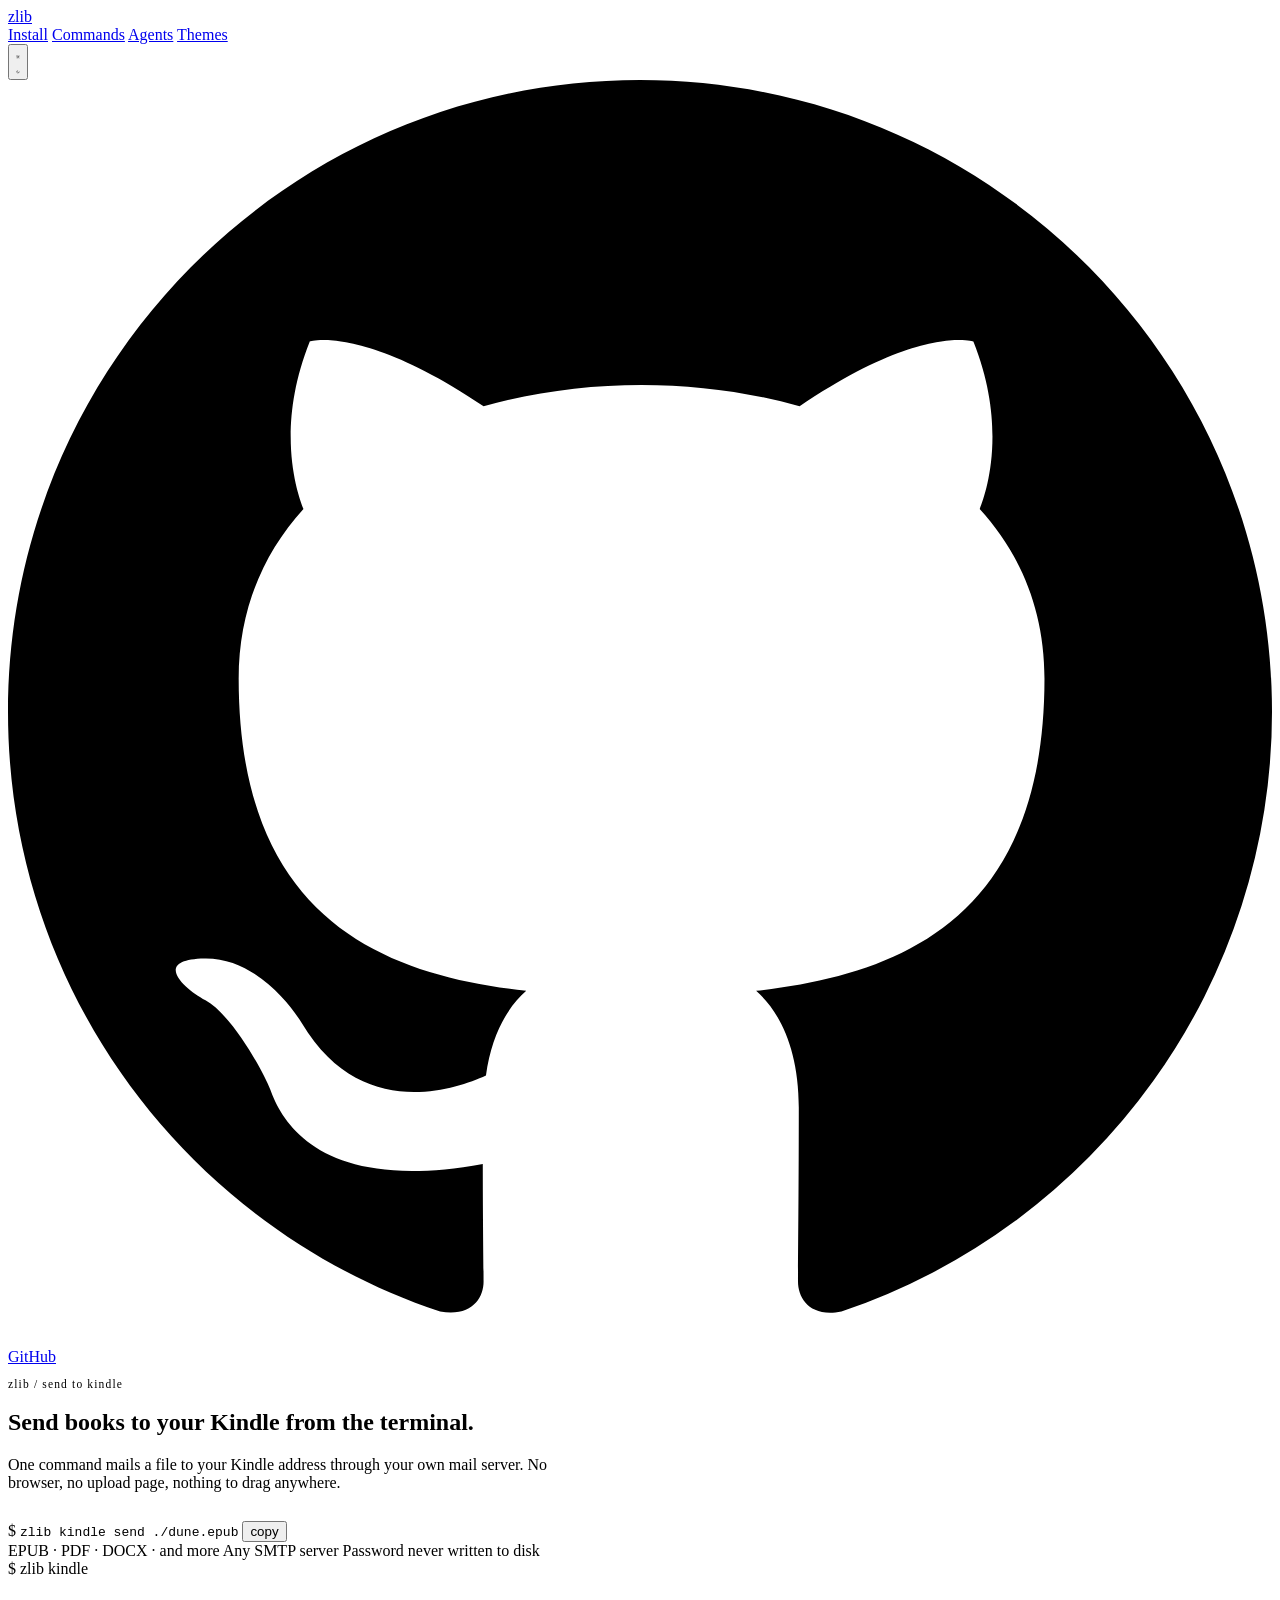
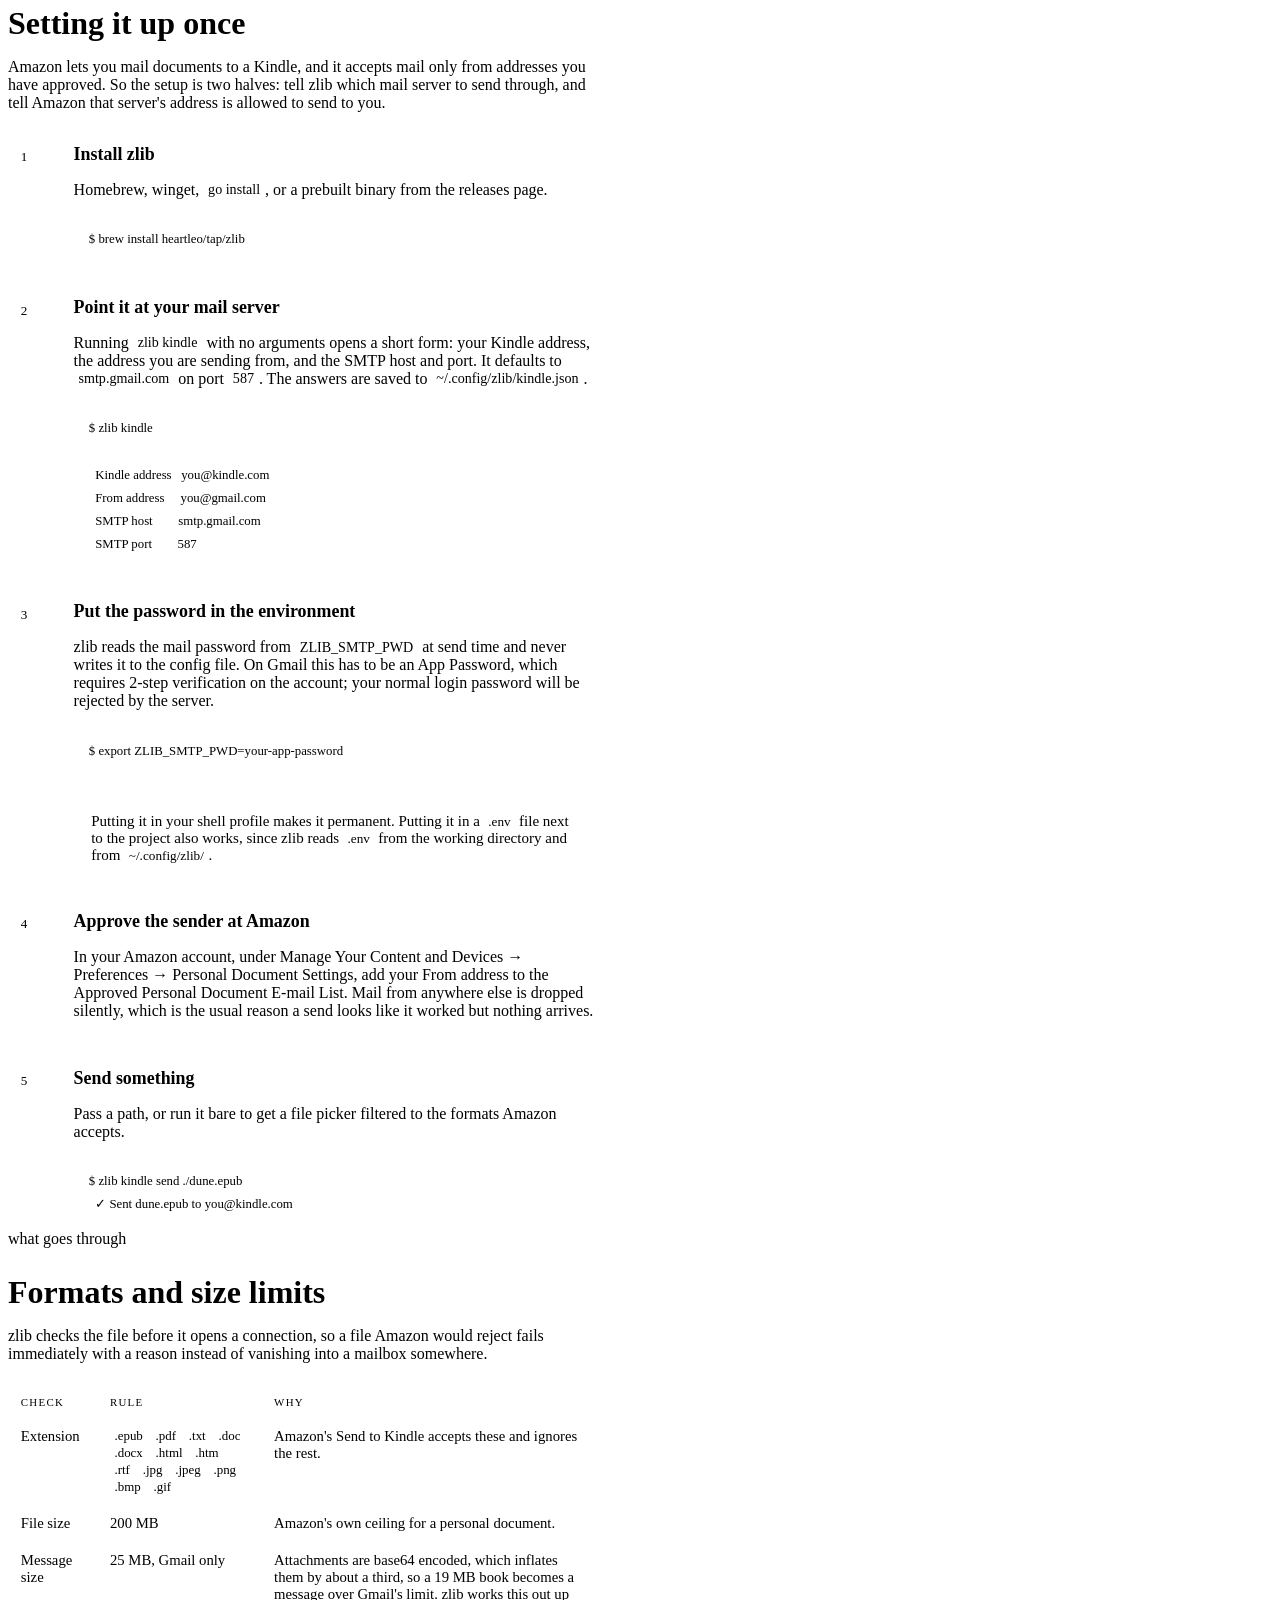
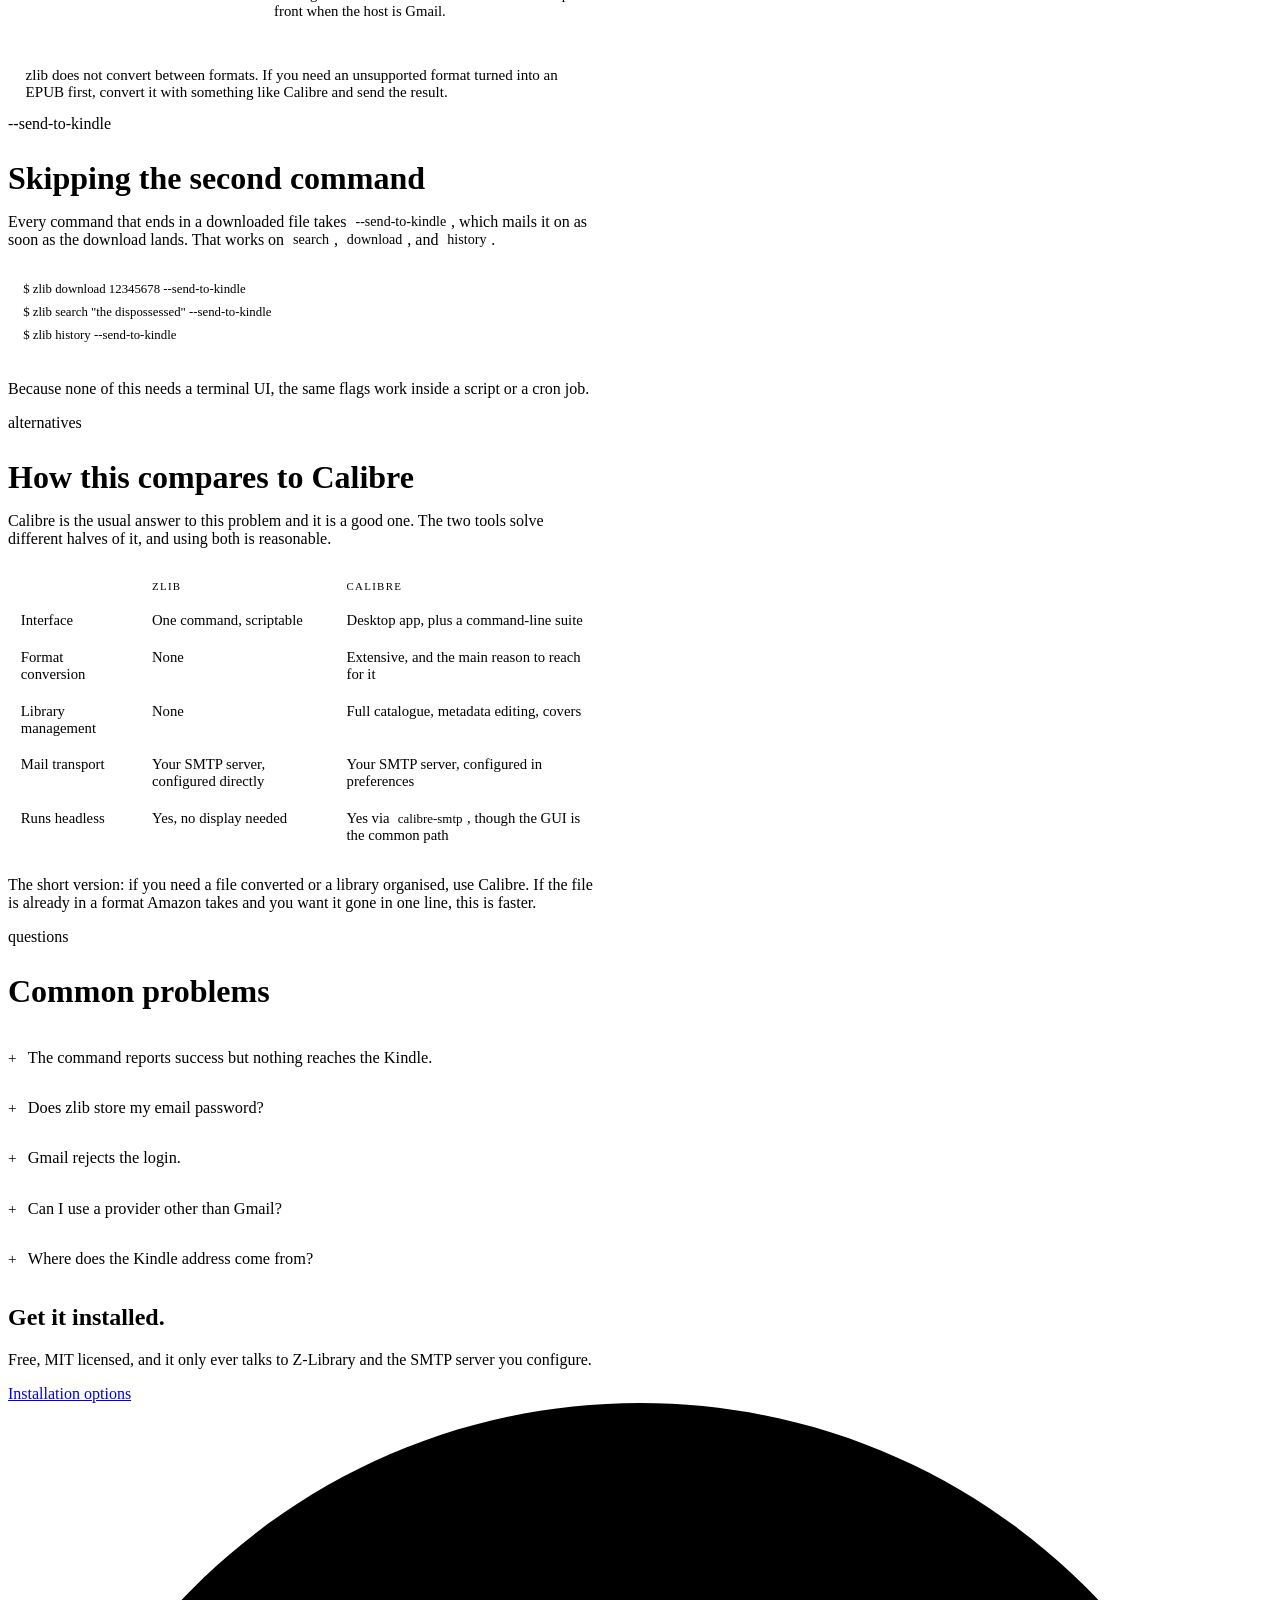
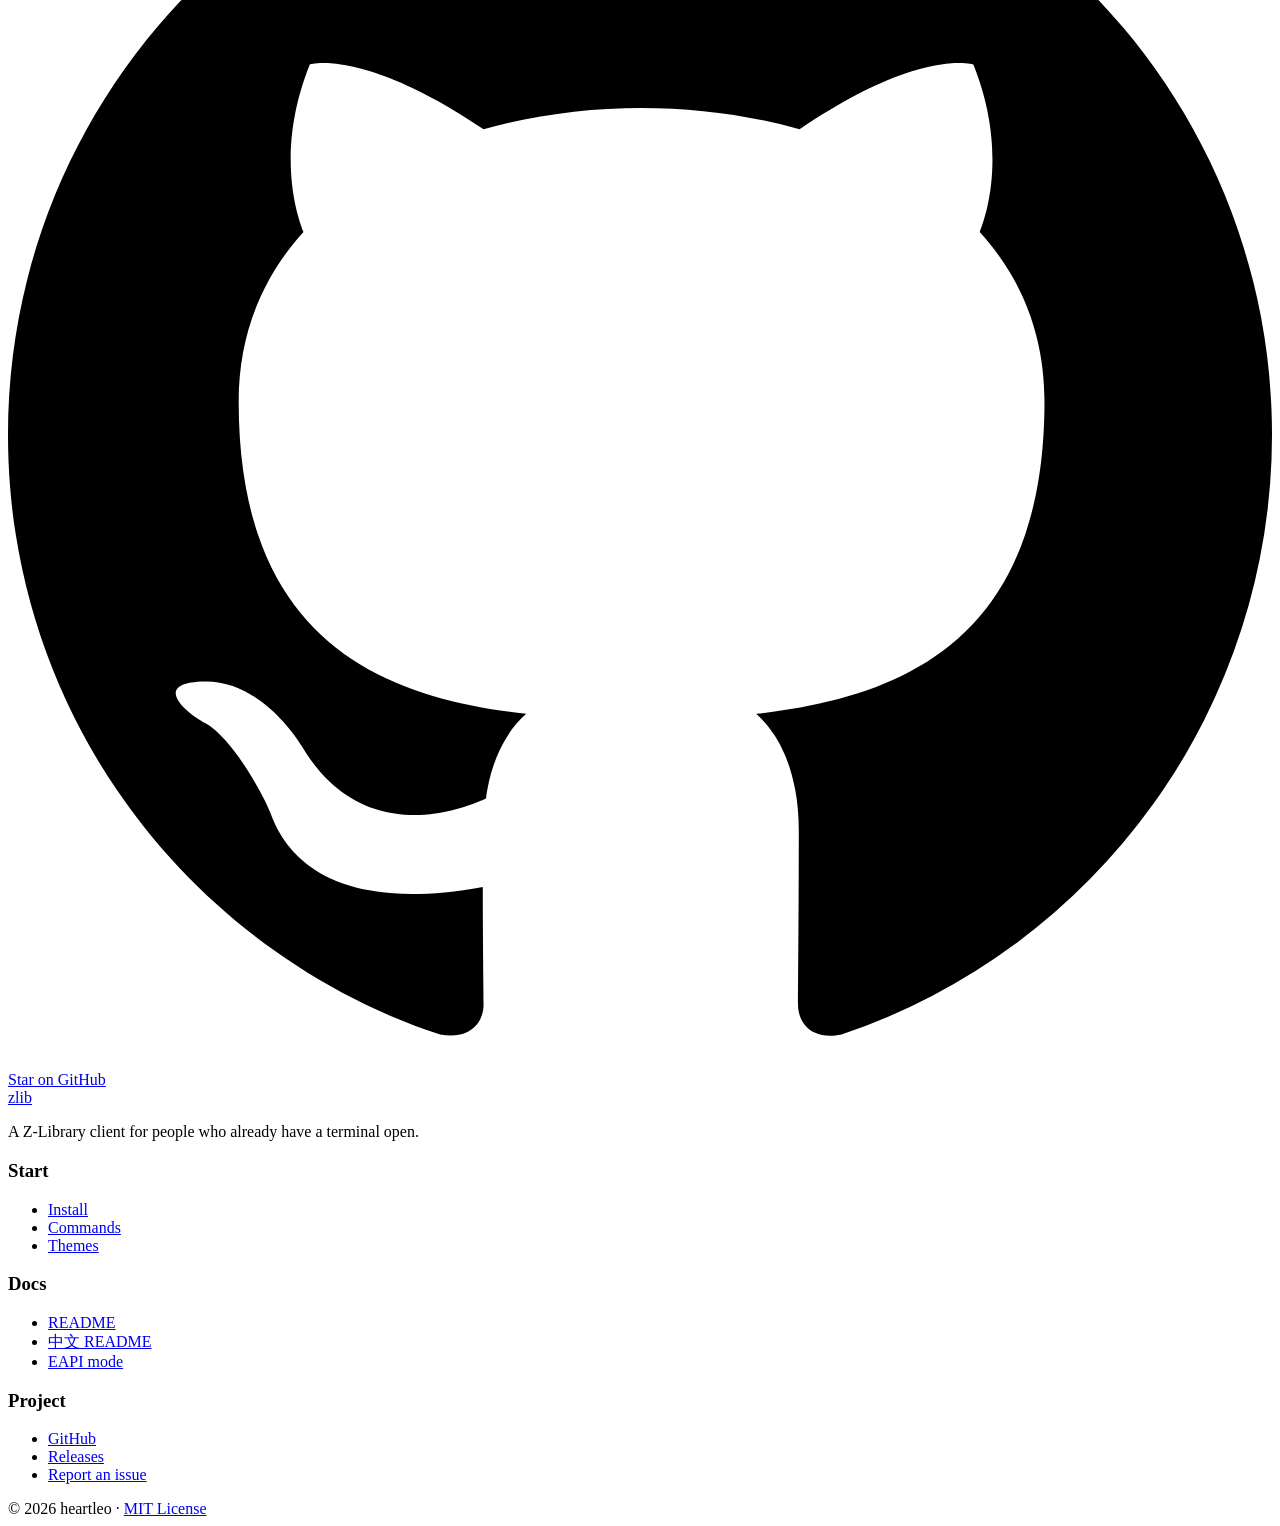
==== site/send-to-kindle/index.html @ 652c81fa "feat: add landing page and deployment" ====
<!doctype html>
<html lang="en" data-theme="mocha">
<head>
<meta charset="utf-8">
<meta name="viewport" content="width=device-width, initial-scale=1, viewport-fit=cover">
<title>Send Books to Kindle from the Terminal — zlib</title>
<meta name="description" content="Send EPUB, PDF, and DOCX files to a Kindle with one command. zlib mails them through your own SMTP server, so there is no upload step and no browser.">
<meta name="robots" content="index, follow, max-image-preview:large">
<link rel="canonical" href="https://zlib.heartleo.dev/send-to-kindle/">
<meta property="og:type" content="article">
<meta property="og:url" content="https://zlib.heartleo.dev/send-to-kindle/">
<meta property="og:title" content="Send Books to Kindle from the Terminal">
<meta property="og:description" content="Send EPUB, PDF, and DOCX files to a Kindle with one command, through your own SMTP server.">
<meta property="og:site_name" content="zlib">
<meta property="og:locale" content="en_US">
<meta property="og:image" content="https://zlib.heartleo.dev/og.png">
<meta property="og:image:width" content="1200">
<meta property="og:image:height" content="630">
<meta property="og:image:alt" content="zlib, a CLI for Z-Library, showing its interactive search picker in a terminal.">
<meta name="twitter:card" content="summary_large_image">
<meta name="twitter:image" content="https://zlib.heartleo.dev/og.png">
<meta name="theme-color" content="#eff1f5" media="(prefers-color-scheme: light)">
<meta name="theme-color" content="#1e1e2e" media="(prefers-color-scheme: dark)">
<link rel="icon" href="/favicon.svg" type="image/svg+xml">
<script type="application/ld+json">
{
  "@context": "https://schema.org",
  "@type": "TechArticle",
  "headline": "Send books to your Kindle from the terminal",
  "description": "How to mail EPUB, PDF, and DOCX files to a Kindle address with the zlib command-line client, using your own SMTP server.",
  "url": "https://zlib.heartleo.dev/send-to-kindle/",
  "inLanguage": "en",
  "author": { "@type": "Person", "name": "heartleo", "url": "https://github.com/heartleo" },
  "publisher": { "@type": "Person", "name": "heartleo", "url": "https://github.com/heartleo" },
  "about": {
    "@type": "SoftwareApplication",
    "name": "zlib",
    "applicationCategory": "UtilitiesApplication",
    "operatingSystem": "macOS, Linux, Windows",
    "url": "https://zlib.heartleo.dev/"
  }
}
</script>
<link rel="preconnect" href="https://fonts.googleapis.com">
<link rel="preconnect" href="https://fonts.gstatic.com" crossorigin>
<link href="https://fonts.googleapis.com/css2?family=Literata:opsz,wght@7..72,300;7..72,400;7..72,500;7..72,600;7..72,700&family=JetBrains+Mono:wght@400;500;700&display=swap" rel="stylesheet">
<link rel="stylesheet" href="/style.css">
<style>
/* Page-specific: the landing page has no long-form prose components, so the
   article column, the numbered setup list, and the two tables live here
   rather than bloating the shared stylesheet. */
.doc{max-width:74ch}
.doc h2{font-size:clamp(1.5rem,2.8vw,2rem);margin-bottom:.7rem}
.doc h3{font-size:1.12rem;margin:2.2rem 0 .5rem}
.doc p{color:var(--subtext);margin-bottom:1rem}
.doc p code,.doc li code,.doc td code{
  font-family:var(--mono);font-size:.88em;color:var(--accent);
  background:var(--accent-wash);border-radius:4px;padding:.1em .35em;
}
.doc a{color:var(--accent)}

.steps{list-style:none;counter-reset:s;padding:0;margin:2rem 0 0}
.steps>li{
  counter-increment:s;position:relative;padding-left:3.1rem;
  padding-bottom:2rem;border-left:1px solid var(--rule-soft);margin-left:1rem;
}
.steps>li:last-child{border-left-color:transparent;padding-bottom:0}
.steps>li::before{
  content:counter(s);position:absolute;left:-1rem;top:-.15rem;
  width:2rem;height:2rem;border-radius:50%;
  display:grid;place-items:center;
  background:var(--card);border:1px solid var(--rule);
  font-family:var(--mono);font-size:.82rem;color:var(--accent);
}
.steps h3{margin-top:0}
.steps pre,.doc pre{
  margin:.9rem 0 0;background:var(--t-bg);color:var(--t-text);border-radius:7px;
  padding:.85rem .95rem;overflow-x:auto;
  font-family:var(--mono);font-size:.8rem;line-height:1.8;
}
.doc pre .p{color:var(--t-mauve)}
.doc pre .c{color:var(--t-muted)}

.tbl-scroll{overflow-x:auto;margin:1.4rem 0 0}
table.doc-t{border-collapse:collapse;width:100%;font-size:.92rem;min-width:32rem}
table.doc-t th,table.doc-t td{
  text-align:left;padding:.62rem .8rem;border-bottom:1px solid var(--rule-soft);
  vertical-align:top;
}
table.doc-t th{
  font-family:var(--mono);font-size:.68rem;letter-spacing:.12em;text-transform:uppercase;
  color:var(--faint);font-weight:500;border-bottom-color:var(--rule);
}
table.doc-t td{color:var(--subtext)}
table.doc-t td:first-child{color:var(--strong)}

.faq{margin-top:1.4rem;border-top:1px solid var(--rule-soft)}
.faq details{border-bottom:1px solid var(--rule-soft)}
.faq summary{
  cursor:pointer;padding:.95rem 0;color:var(--strong);font-size:1.02rem;
  list-style:none;display:flex;align-items:baseline;gap:.7rem;
}
.faq summary::-webkit-details-marker{display:none}
.faq summary::before{content:"+";font-family:var(--mono);color:var(--accent);font-size:.95rem}
.faq details[open] summary::before{content:"−"}
.faq details p{margin:0 0 1rem 1.6rem;font-size:.95rem}

.callout{
  border-left:2px solid var(--accent);background:var(--accent-wash);
  border-radius:0 7px 7px 0;padding:.9rem 1.1rem;margin:1.4rem 0 0;
}
.callout p{margin:0;color:var(--subtext);font-size:.94rem}
.crumb{
  font-family:var(--mono);font-size:.72rem;letter-spacing:.1em;
  color:var(--faint);margin-bottom:1.1rem;
}
.crumb a{color:var(--faint);text-decoration:none}
.crumb a:hover{color:var(--accent)}
</style>
</head>
<body>

<!-- ── nav ─────────────────────────────────────────────────── -->
<header class="nav">
  <div class="wrap nav-in">
    <a class="brand" href="/">zlib<span class="caret" aria-hidden="true"></span></a>
    <nav class="nav-links" aria-label="Sections">
      <a href="/#install">Install</a>
      <a href="/#commands">Commands</a>
      <a href="/#agents">Agents</a>
      <a href="/#themes">Themes</a>
    </nav>
    <div class="nav-right">
      <button type="button" class="iconbtn" id="themeToggle" aria-label="Switch to light theme">
        <svg class="i-sun" viewBox="0 0 24 24" fill="none" stroke="currentColor" stroke-width="1.9" stroke-linecap="round" aria-hidden="true"><circle cx="12" cy="12" r="4.2"/><path d="M12 2.6v2.2M12 19.2v2.2M4.05 4.05l1.56 1.56M18.39 18.39l1.56 1.56M2.6 12h2.2M19.2 12h2.2M4.05 19.95l1.56-1.56M18.39 5.61l1.56-1.56"/></svg>
        <svg class="i-moon" viewBox="0 0 24 24" fill="none" stroke="currentColor" stroke-width="1.9" stroke-linecap="round" stroke-linejoin="round" aria-hidden="true"><path d="M20.4 13.6A8.4 8.4 0 1 1 10.4 3.6a6.6 6.6 0 0 0 10 10Z"/></svg>
      </button>
      <a class="ghlink" href="https://github.com/heartleo/zlib" target="_blank" rel="noopener" aria-label="zlib on GitHub">
        <svg viewBox="0 0 16 16" aria-hidden="true"><path d="M8 0C3.58 0 0 3.58 0 8c0 3.54 2.29 6.53 5.47 7.59.4.07.55-.17.55-.38 0-.19-.01-.82-.01-1.49-2.01.37-2.53-.49-2.69-.94-.09-.23-.48-.94-.82-1.13-.28-.15-.68-.52-.01-.53.63-.01 1.08.58 1.23.82.72 1.21 1.87.87 2.33.66.07-.52.28-.87.51-1.07-1.78-.2-3.64-.89-3.64-3.95 0-.87.31-1.59.82-2.15-.08-.2-.36-1.02.08-2.12 0 0 .67-.21 2.2.82.64-.18 1.32-.27 2-.27s1.36.09 2 .27c1.53-1.04 2.2-.82 2.2-.82.44 1.1.16 1.92.08 2.12.51.56.82 1.27.82 2.15 0 3.07-1.87 3.75-3.65 3.95.29.25.54.73.54 1.48 0 1.07-.01 1.93-.01 2.2 0 .21.15.46.55.38A8.01 8.01 0 0 0 16 8c0-4.42-3.58-8-8-8z"/></svg>
        <span class="cnt">GitHub</span>
      </a>
    </div>
  </div>
</header>

<main>

<section class="wrap hero">
  <div class="doc">
    <p class="crumb"><a href="/">zlib</a> / send to kindle</p>
    <h1>Send books to your Kindle from the terminal.</h1>
    <p class="sub" style="margin-top:.9rem">
      One command mails a file to your Kindle address through your own mail
      server. No browser, no upload page, nothing to drag anywhere.
    </p>

    <div class="cmdline" style="margin-top:1.8rem">
      <span class="p" aria-hidden="true">$</span>
      <code>zlib kindle send ./dune.epub</code>
      <button class="copy" type="button" data-copy="zlib kindle send ./dune.epub">copy</button>
    </div>

    <div class="meta">
      <span><i></i>EPUB · PDF · DOCX · and more</span>
      <span><i></i>Any SMTP server</span>
      <span><i></i>Password never written to disk</span>
    </div>
  </div>
</section>

<!-- ── setup ───────────────────────────────────────────────── -->
<section class="wrap band">
  <div class="doc">
    <div class="eyebrow">$ zlib kindle</div>
    <h2>Setting it up once</h2>
    <p>
      Amazon lets you mail documents to a Kindle, and it accepts mail only from
      addresses you have approved. So the setup is two halves: tell zlib which
      mail server to send through, and tell Amazon that server's address is
      allowed to send to you.
    </p>

    <ol class="steps">
      <li>
        <h3>Install zlib</h3>
        <p>Homebrew, winget, <code>go install</code>, or a prebuilt binary from the releases page.</p>
<pre><span class="p">$</span> brew install heartleo/tap/zlib</pre>
      </li>

      <li>
        <h3>Point it at your mail server</h3>
        <p>
          Running <code>zlib kindle</code> with no arguments opens a short form:
          your Kindle address, the address you are sending from, and the SMTP
          host and port. It defaults to <code>smtp.gmail.com</code> on port
          <code>587</code>. The answers are saved to
          <code>~/.config/zlib/kindle.json</code>.
        </p>
<pre><span class="p">$</span> zlib kindle

  Kindle address   you@kindle.com
  From address     you@gmail.com
  SMTP host        smtp.gmail.com
  SMTP port        587</pre>
      </li>

      <li>
        <h3>Put the password in the environment</h3>
        <p>
          zlib reads the mail password from <code>ZLIB_SMTP_PWD</code> at send
          time and never writes it to the config file. On Gmail this has to be
          an App Password, which requires 2-step verification on the account;
          your normal login password will be rejected by the server.
        </p>
<pre><span class="p">$</span> export ZLIB_SMTP_PWD=your-app-password</pre>
        <div class="callout">
          <p>
            Putting it in your shell profile makes it permanent. Putting it in a
            <code>.env</code> file next to the project also works, since zlib
            reads <code>.env</code> from the working directory and from
            <code>~/.config/zlib/</code>.
          </p>
        </div>
      </li>

      <li>
        <h3>Approve the sender at Amazon</h3>
        <p>
          In your Amazon account, under Manage Your Content and Devices →
          Preferences → Personal Document Settings, add your From address to the
          Approved Personal Document E-mail List. Mail from anywhere else is
          dropped silently, which is the usual reason a send looks like it
          worked but nothing arrives.
        </p>
      </li>

      <li>
        <h3>Send something</h3>
        <p>
          Pass a path, or run it bare to get a file picker filtered to the
          formats Amazon accepts.
        </p>
<pre><span class="p">$</span> zlib kindle send ./dune.epub
<span class="c">  ✓ Sent dune.epub to you@kindle.com</span></pre>
      </li>
    </ol>
  </div>
</section>

<!-- ── formats ─────────────────────────────────────────────── -->
<section class="wrap band">
  <div class="doc">
    <div class="eyebrow">what goes through</div>
    <h2>Formats and size limits</h2>
    <p>
      zlib checks the file before it opens a connection, so a file Amazon would
      reject fails immediately with a reason instead of vanishing into a
      mailbox somewhere.
    </p>

    <div class="tbl-scroll">
      <table class="doc-t">
        <thead>
          <tr><th>Check</th><th>Rule</th><th>Why</th></tr>
        </thead>
        <tbody>
          <tr>
            <td>Extension</td>
            <td><code>.epub</code> <code>.pdf</code> <code>.txt</code> <code>.doc</code> <code>.docx</code> <code>.html</code> <code>.htm</code> <code>.rtf</code> <code>.jpg</code> <code>.jpeg</code> <code>.png</code> <code>.bmp</code> <code>.gif</code></td>
            <td>Amazon's Send to Kindle accepts these and ignores the rest.</td>
          </tr>
          <tr>
            <td>File size</td>
            <td>200 MB</td>
            <td>Amazon's own ceiling for a personal document.</td>
          </tr>
          <tr>
            <td>Message size</td>
            <td>25 MB, Gmail only</td>
            <td>
              Attachments are base64 encoded, which inflates them by about a
              third, so a 19 MB book becomes a message over Gmail's limit. zlib
              works this out up front when the host is Gmail.
            </td>
          </tr>
        </tbody>
      </table>
    </div>

    <div class="callout">
      <p>
        zlib does not convert between formats. If you need an unsupported format
        turned into an EPUB first, convert it with something like Calibre and
        send the result.
      </p>
    </div>
  </div>
</section>

<!-- ── inline ──────────────────────────────────────────────── -->
<section class="wrap band">
  <div class="doc">
    <div class="eyebrow">--send-to-kindle</div>
    <h2>Skipping the second command</h2>
    <p>
      Every command that ends in a downloaded file takes
      <code>--send-to-kindle</code>, which mails it on as soon as the download
      lands. That works on <code>search</code>, <code>download</code>, and
      <code>history</code>.
    </p>
<pre><span class="p">$</span> zlib download 12345678 --send-to-kindle
<span class="p">$</span> zlib search "the dispossessed" --send-to-kindle
<span class="p">$</span> zlib history --send-to-kindle</pre>
    <p style="margin-top:1.2rem">
      Because none of this needs a terminal UI, the same flags work inside a
      script or a cron job.
    </p>
  </div>
</section>

<!-- ── vs calibre ──────────────────────────────────────────── -->
<section class="wrap band">
  <div class="doc">
    <div class="eyebrow">alternatives</div>
    <h2>How this compares to Calibre</h2>
    <p>
      Calibre is the usual answer to this problem and it is a good one. The two
      tools solve different halves of it, and using both is reasonable.
    </p>

    <div class="tbl-scroll">
      <table class="doc-t">
        <thead>
          <tr><th></th><th>zlib</th><th>Calibre</th></tr>
        </thead>
        <tbody>
          <tr>
            <td>Interface</td>
            <td>One command, scriptable</td>
            <td>Desktop app, plus a command-line suite</td>
          </tr>
          <tr>
            <td>Format conversion</td>
            <td>None</td>
            <td>Extensive, and the main reason to reach for it</td>
          </tr>
          <tr>
            <td>Library management</td>
            <td>None</td>
            <td>Full catalogue, metadata editing, covers</td>
          </tr>
          <tr>
            <td>Mail transport</td>
            <td>Your SMTP server, configured directly</td>
            <td>Your SMTP server, configured in preferences</td>
          </tr>
          <tr>
            <td>Runs headless</td>
            <td>Yes, no display needed</td>
            <td>Yes via <code>calibre-smtp</code>, though the GUI is the common path</td>
          </tr>
        </tbody>
      </table>
    </div>

    <p style="margin-top:1.4rem">
      The short version: if you need a file converted or a library organised,
      use Calibre. If the file is already in a format Amazon takes and you want
      it gone in one line, this is faster.
    </p>
  </div>
</section>

<!-- ── faq ─────────────────────────────────────────────────── -->
<section class="wrap band">
  <div class="doc">
    <div class="eyebrow">questions</div>
    <h2>Common problems</h2>

    <div class="faq">
      <details>
        <summary>The command reports success but nothing reaches the Kindle.</summary>
        <p>
          Almost always the From address is not on Amazon's Approved Personal
          Document E-mail List. Amazon accepts the mail and discards it without
          telling the sender, so SMTP reports a clean delivery. Add the address
          under Personal Document Settings and send again.
        </p>
      </details>
      <details>
        <summary>Does zlib store my email password?</summary>
        <p>
          No. <code>~/.config/zlib/kindle.json</code> holds the addresses, host,
          and port only. The password is read from the
          <code>ZLIB_SMTP_PWD</code> environment variable each time a send runs.
        </p>
      </details>
      <details>
        <summary>Gmail rejects the login.</summary>
        <p>
          Gmail refuses account passwords over SMTP. Turn on 2-step verification,
          generate an App Password, and use that as
          <code>ZLIB_SMTP_PWD</code>.
        </p>
      </details>
      <details>
        <summary>Can I use a provider other than Gmail?</summary>
        <p>
          Yes. The host and port are whatever you enter, so any SMTP server
          works. The 25 MB message check only applies when the host is Gmail;
          other providers are held to Amazon's 200 MB file limit alone.
        </p>
      </details>
      <details>
        <summary>Where does the Kindle address come from?</summary>
        <p>
          Amazon assigns each device one, ending in <code>@kindle.com</code>. It
          is listed beside the device under Manage Your Content and Devices.
        </p>
      </details>
    </div>
  </div>
</section>

<!-- ── cta ─────────────────────────────────────────────────── -->
<section class="wrap cta">
  <h2>Get it installed.</h2>
  <p>Free, MIT licensed, and it only ever talks to Z-Library and the SMTP server you configure.</p>
  <div class="btns">
    <a class="btn pri" href="/#install">Installation options</a>
    <a class="btn" href="https://github.com/heartleo/zlib" target="_blank" rel="noopener">
      <svg viewBox="0 0 16 16" aria-hidden="true"><path d="M8 0C3.58 0 0 3.58 0 8c0 3.54 2.29 6.53 5.47 7.59.4.07.55-.17.55-.38 0-.19-.01-.82-.01-1.49-2.01.37-2.53-.49-2.69-.94-.09-.23-.48-.94-.82-1.13-.28-.15-.68-.52-.01-.53.63-.01 1.08.58 1.23.82.72 1.21 1.87.87 2.33.66.07-.52.28-.87.51-1.07-1.78-.2-3.64-.89-3.64-3.95 0-.87.31-1.59.82-2.15-.08-.2-.36-1.02.08-2.12 0 0 .67-.21 2.2.82.64-.18 1.32-.27 2-.27s1.36.09 2 .27c1.53-1.04 2.2-.82 2.2-.82.44 1.1.16 1.92.08 2.12.51.56.82 1.27.82 2.15 0 3.07-1.87 3.75-3.65 3.95.29.25.54.73.54 1.48 0 1.07-.01 1.93-.01 2.2 0 .21.15.46.55.38A8.01 8.01 0 0 0 16 8c0-4.42-3.58-8-8-8z"/></svg>
      Star on GitHub
    </a>
  </div>
</section>

</main>

<footer>
  <div class="wrap">
    <div class="f-grid">
      <div class="f-brand">
        <a class="brand" href="/">zlib<span class="caret" aria-hidden="true"></span></a>
        <p>A Z-Library client for people who already have a terminal open.</p>
      </div>
      <div>
        <h3>Start</h3>
        <ul>
          <li><a href="/#install">Install</a></li>
          <li><a href="/#commands">Commands</a></li>
          <li><a href="/#themes">Themes</a></li>
        </ul>
      </div>
      <div>
        <h3>Docs</h3>
        <ul>
          <li><a href="https://github.com/heartleo/zlib#readme" target="_blank" rel="noopener">README</a></li>
          <li><a href="https://github.com/heartleo/zlib/blob/main/README.zh.md" target="_blank" rel="noopener">中文 README</a></li>
          <li><a href="https://github.com/heartleo/zlib/blob/main/docs/eapi.md" target="_blank" rel="noopener">EAPI mode</a></li>
        </ul>
      </div>
      <div>
        <h3>Project</h3>
        <ul>
          <li><a href="https://github.com/heartleo/zlib" target="_blank" rel="noopener">GitHub</a></li>
          <li><a href="https://github.com/heartleo/zlib/releases" target="_blank" rel="noopener">Releases</a></li>
          <li><a href="https://github.com/heartleo/zlib/issues" target="_blank" rel="noopener">Report an issue</a></li>
        </ul>
      </div>
    </div>
    <div class="f-base">
      <span>&copy; 2026 heartleo &middot; <a href="https://github.com/heartleo/zlib/blob/main/LICENSE" target="_blank" rel="noopener">MIT License</a></span>
    </div>
  </div>
</footer>

<script>
(() => {
  const root = document.documentElement;
  const $ = s => document.querySelector(s);

  /* Theme, sharing the landing page's stored preference. */
  const setTheme = t => {
    root.dataset.theme = t;
    try { localStorage.setItem("zlib.theme", t); } catch {}
    const tb = $("#themeToggle");
    if (tb) tb.setAttribute("aria-label", t === "mocha" ? "Switch to light theme" : "Switch to dark theme");
  };
  let savedTheme;
  try { savedTheme = localStorage.getItem("zlib.theme"); } catch {}
  setTheme(savedTheme || (matchMedia("(prefers-color-scheme: light)").matches ? "latte" : "mocha"));
  $("#themeToggle").addEventListener("click", () =>
    setTheme(root.dataset.theme === "mocha" ? "latte" : "mocha"));

  /* Copy buttons. */
  document.addEventListener("click", async e => {
    const b = e.target.closest("[data-copy]");
    if (!b) return;
    try {
      await navigator.clipboard.writeText(b.dataset.copy);
      const was = b.textContent;
      b.textContent = "copied";
      setTimeout(() => { b.textContent = was; }, 1400);
    } catch {}
  });
})();
</script>

</body>
</html>
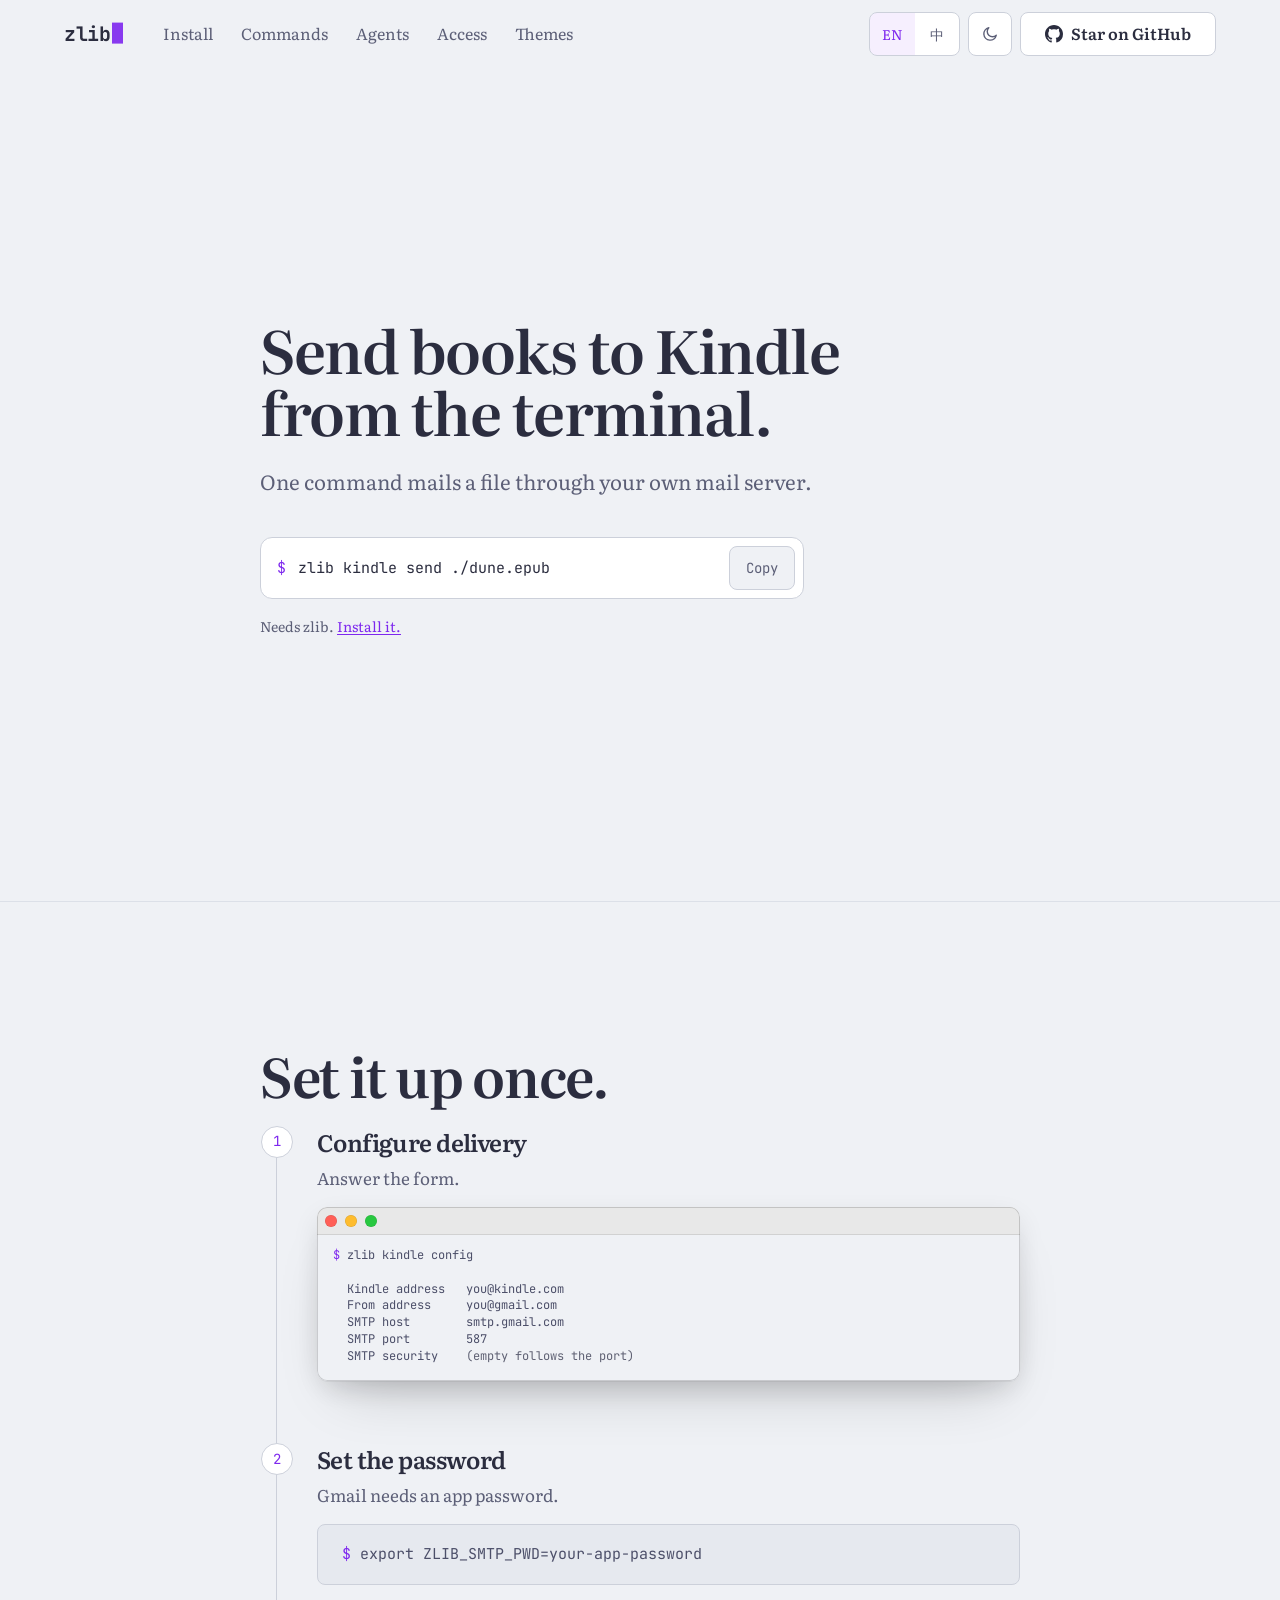
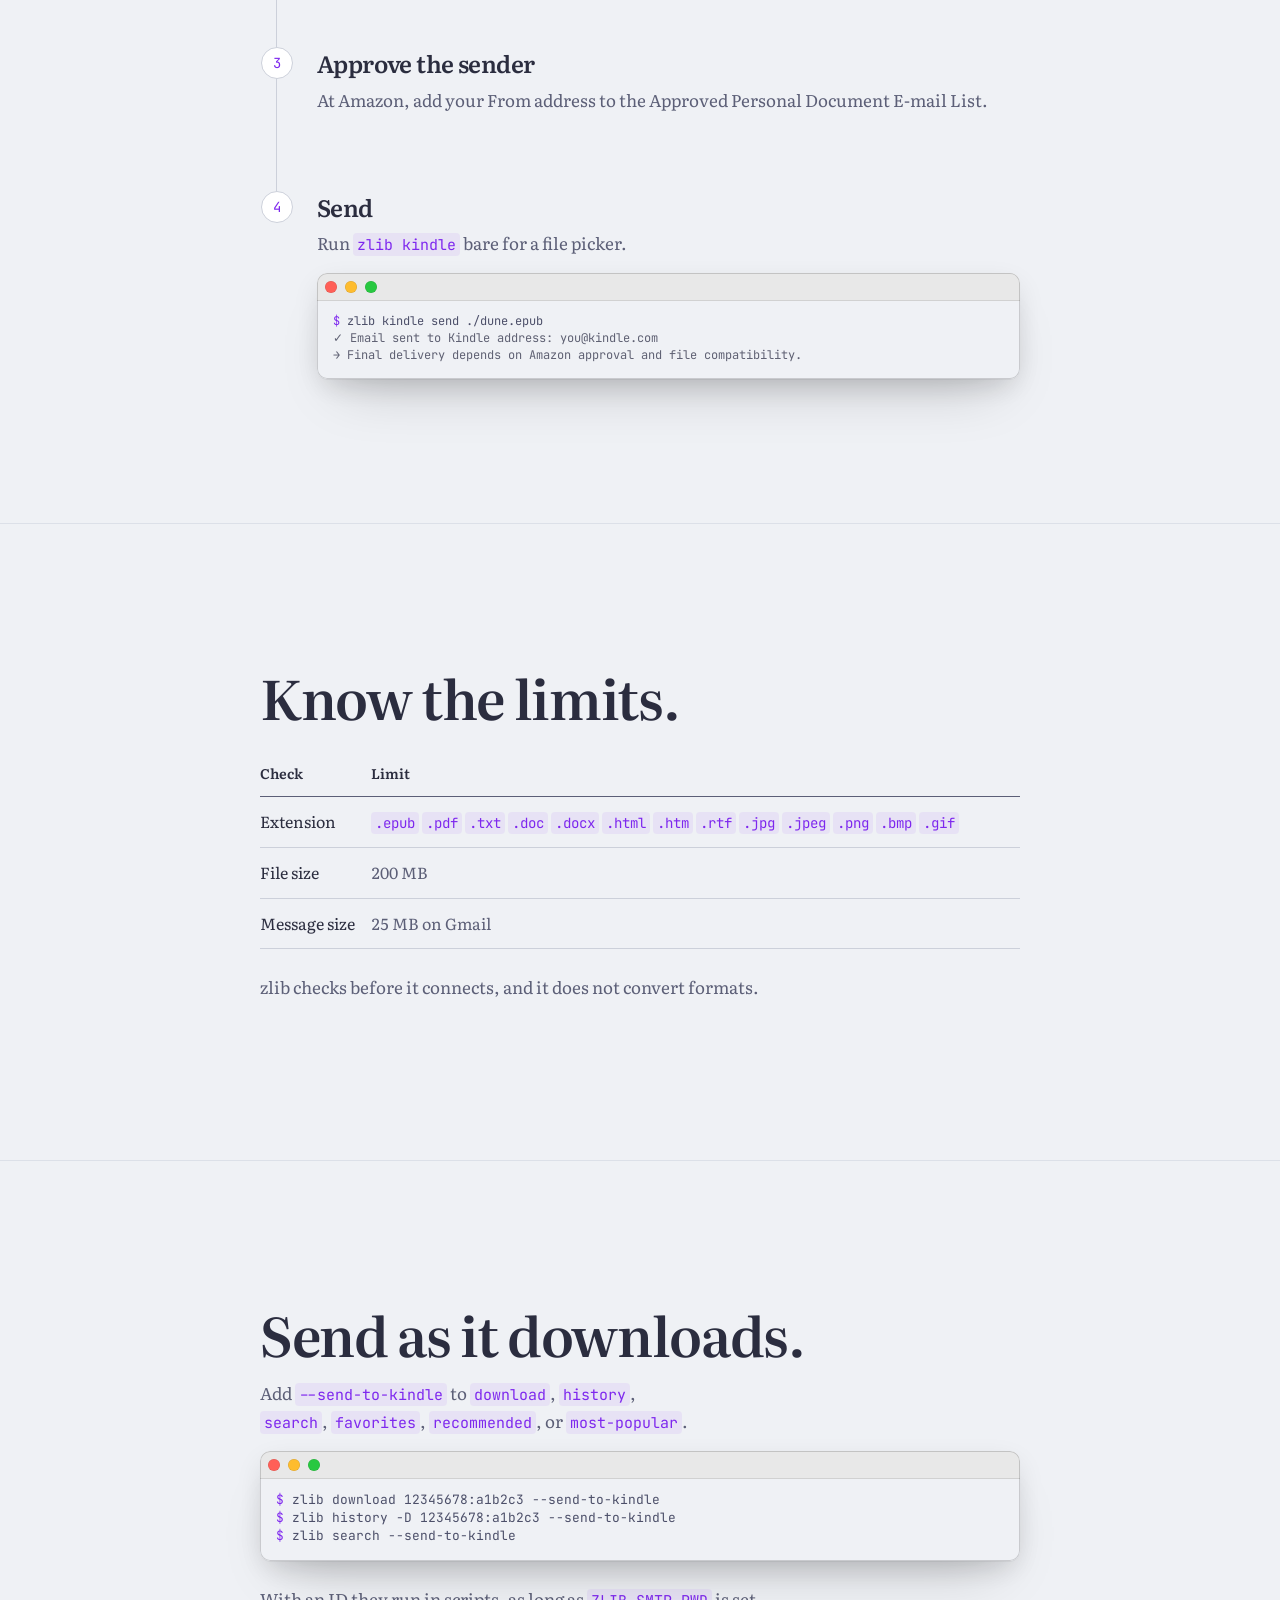
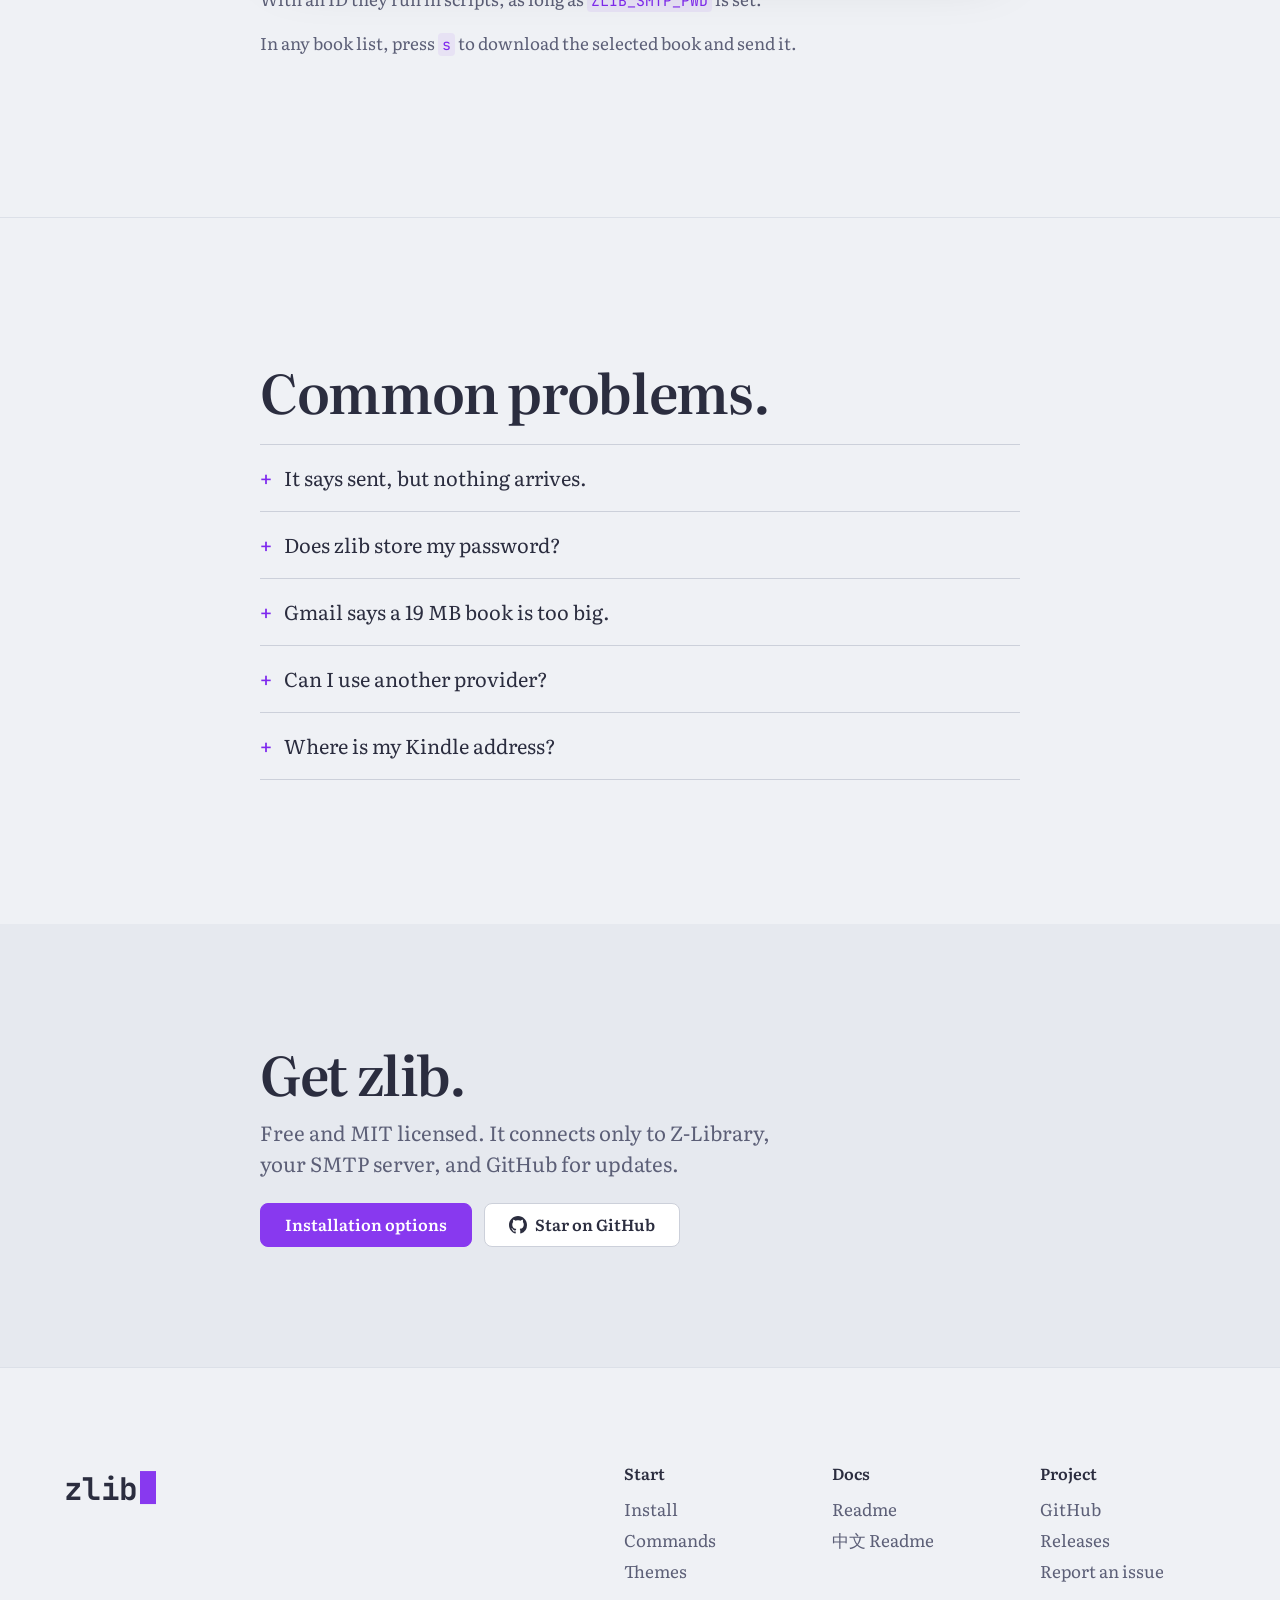
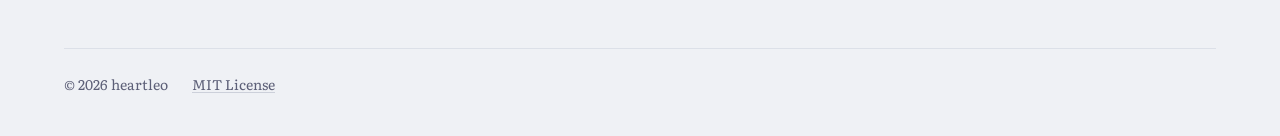
==== commit d8101d6c: "feat(site): add WeRead and book covers" ====
--- a/site/send-to-kindle/index.html
+++ b/site/send-to-kindle/index.html
@@ -1,18 +1,22 @@
 <!doctype html>
-<html lang="en" data-theme="mocha">
+<html lang="en" data-theme="mocha" data-lang="en">
 <head>
 <meta charset="utf-8">
 <meta name="viewport" content="width=device-width, initial-scale=1, viewport-fit=cover">
-<title>Send Books to Kindle from the Terminal — zlib</title>
-<meta name="description" content="Send EPUB, PDF, and DOCX files to a Kindle with one command. zlib mails them through your own SMTP server, so there is no upload step and no browser.">
+<title>Send Books to Kindle from the Terminal: zlib</title>
+<meta name="description" content="Send EPUB, PDF, and DOCX files to a Kindle with one command, through your own SMTP server.">
 <meta name="robots" content="index, follow, max-image-preview:large">
 <link rel="canonical" href="https://zlib.heartleo.dev/send-to-kindle/">
+<link rel="alternate" hreflang="en" href="https://zlib.heartleo.dev/send-to-kindle/">
+<link rel="alternate" hreflang="zh-Hans" href="https://zlib.heartleo.dev/zh/send-to-kindle/">
+<link rel="alternate" hreflang="x-default" href="https://zlib.heartleo.dev/send-to-kindle/">
 <meta property="og:type" content="article">
 <meta property="og:url" content="https://zlib.heartleo.dev/send-to-kindle/">
 <meta property="og:title" content="Send Books to Kindle from the Terminal">
 <meta property="og:description" content="Send EPUB, PDF, and DOCX files to a Kindle with one command, through your own SMTP server.">
 <meta property="og:site_name" content="zlib">
 <meta property="og:locale" content="en_US">
+<meta property="og:locale:alternate" content="zh_CN">
 <meta property="og:image" content="https://zlib.heartleo.dev/og.png">
 <meta property="og:image:width" content="1200">
 <meta property="og:image:height" content="630">
@@ -41,103 +45,52 @@
   }
 }
 </script>
+<script>
+(() => {
+  const r = document.documentElement;
+  let t, l;
+  try { t = localStorage.getItem("zlib.theme"); l = localStorage.getItem("zlib.lang"); } catch {}
+  r.dataset.theme = t || (matchMedia("(prefers-color-scheme: light)").matches ? "latte" : "mocha");
+  /* Mirror setLang() below so Chinese readers never see English first.
+     Only on the English page: /zh/ ships with data-lang="zh". */
+  if (r.dataset.lang === "en" &&
+      (l || ((navigator.language || "en").toLowerCase().startsWith("zh") ? "zh" : "en")) === "zh") {
+    r.dataset.lang = "zh";
+    r.lang = "zh-Hans";
+  }
+})();
+</script>
 <link rel="preconnect" href="https://fonts.googleapis.com">
 <link rel="preconnect" href="https://fonts.gstatic.com" crossorigin>
 <link href="https://fonts.googleapis.com/css2?family=Literata:opsz,wght@7..72,300;7..72,400;7..72,500;7..72,600;7..72,700&family=JetBrains+Mono:wght@400;500;700&display=swap" rel="stylesheet">
-<link rel="stylesheet" href="/style.css">
-<style>
-/* Page-specific: the landing page has no long-form prose components, so the
-   article column, the numbered setup list, and the two tables live here
-   rather than bloating the shared stylesheet. */
-.doc{max-width:74ch}
-.doc h2{font-size:clamp(1.5rem,2.8vw,2rem);margin-bottom:.7rem}
-.doc h3{font-size:1.12rem;margin:2.2rem 0 .5rem}
-.doc p{color:var(--subtext);margin-bottom:1rem}
-.doc p code,.doc li code,.doc td code{
-  font-family:var(--mono);font-size:.88em;color:var(--accent);
-  background:var(--accent-wash);border-radius:4px;padding:.1em .35em;
-}
-.doc a{color:var(--accent)}
-
-.steps{list-style:none;counter-reset:s;padding:0;margin:2rem 0 0}
-.steps>li{
-  counter-increment:s;position:relative;padding-left:3.1rem;
-  padding-bottom:2rem;border-left:1px solid var(--rule-soft);margin-left:1rem;
-}
-.steps>li:last-child{border-left-color:transparent;padding-bottom:0}
-.steps>li::before{
-  content:counter(s);position:absolute;left:-1rem;top:-.15rem;
-  width:2rem;height:2rem;border-radius:50%;
-  display:grid;place-items:center;
-  background:var(--card);border:1px solid var(--rule);
-  font-family:var(--mono);font-size:.82rem;color:var(--accent);
-}
-.steps h3{margin-top:0}
-.steps pre,.doc pre{
-  margin:.9rem 0 0;background:var(--t-bg);color:var(--t-text);border-radius:7px;
-  padding:.85rem .95rem;overflow-x:auto;
-  font-family:var(--mono);font-size:.8rem;line-height:1.8;
-}
-.doc pre .p{color:var(--t-mauve)}
-.doc pre .c{color:var(--t-muted)}
-
-.tbl-scroll{overflow-x:auto;margin:1.4rem 0 0}
-table.doc-t{border-collapse:collapse;width:100%;font-size:.92rem;min-width:32rem}
-table.doc-t th,table.doc-t td{
-  text-align:left;padding:.62rem .8rem;border-bottom:1px solid var(--rule-soft);
-  vertical-align:top;
-}
-table.doc-t th{
-  font-family:var(--mono);font-size:.68rem;letter-spacing:.12em;text-transform:uppercase;
-  color:var(--faint);font-weight:500;border-bottom-color:var(--rule);
-}
-table.doc-t td{color:var(--subtext)}
-table.doc-t td:first-child{color:var(--strong)}
-
-.faq{margin-top:1.4rem;border-top:1px solid var(--rule-soft)}
-.faq details{border-bottom:1px solid var(--rule-soft)}
-.faq summary{
-  cursor:pointer;padding:.95rem 0;color:var(--strong);font-size:1.02rem;
-  list-style:none;display:flex;align-items:baseline;gap:.7rem;
-}
-.faq summary::-webkit-details-marker{display:none}
-.faq summary::before{content:"+";font-family:var(--mono);color:var(--accent);font-size:.95rem}
-.faq details[open] summary::before{content:"−"}
-.faq details p{margin:0 0 1rem 1.6rem;font-size:.95rem}
-
-.callout{
-  border-left:2px solid var(--accent);background:var(--accent-wash);
-  border-radius:0 7px 7px 0;padding:.9rem 1.1rem;margin:1.4rem 0 0;
-}
-.callout p{margin:0;color:var(--subtext);font-size:.94rem}
-.crumb{
-  font-family:var(--mono);font-size:.72rem;letter-spacing:.1em;
-  color:var(--faint);margin-bottom:1.1rem;
-}
-.crumb a{color:var(--faint);text-decoration:none}
-.crumb a:hover{color:var(--accent)}
-</style>
+<link rel="stylesheet" href="../style.css">
 </head>
 <body>
 
 <!-- ── nav ─────────────────────────────────────────────────── -->
-<header class="nav">
+<header class="nav enter-nav">
   <div class="wrap nav-in">
     <a class="brand" href="/">zlib<span class="caret" aria-hidden="true"></span></a>
     <nav class="nav-links" aria-label="Sections">
-      <a href="/#install">Install</a>
-      <a href="/#commands">Commands</a>
-      <a href="/#agents">Agents</a>
-      <a href="/#themes">Themes</a>
+      <a href="/#install" data-i18n="en">Install</a><a href="/#install" data-i18n="zh">安装</a>
+      <a href="/#commands" data-i18n="en">Commands</a><a href="/#commands" data-i18n="zh">命令</a>
+      <a href="/#agents" data-i18n="en">Agents</a><a href="/#agents" data-i18n="zh">Agent</a>
+      <a href="/#access" data-i18n="en">Access</a><a href="/#access" data-i18n="zh">连接</a>
+      <a href="/#themes" data-i18n="en">Themes</a><a href="/#themes" data-i18n="zh">主题</a>
     </nav>
     <div class="nav-right">
+      <div class="seg" role="group" aria-label="Language">
+        <button type="button" data-lang-set="en" aria-pressed="true" aria-label="English">EN</button>
+        <button type="button" data-lang-set="zh" aria-pressed="false" aria-label="中文">中</button>
+      </div>
       <button type="button" class="iconbtn" id="themeToggle" aria-label="Switch to light theme">
         <svg class="i-sun" viewBox="0 0 24 24" fill="none" stroke="currentColor" stroke-width="1.9" stroke-linecap="round" aria-hidden="true"><circle cx="12" cy="12" r="4.2"/><path d="M12 2.6v2.2M12 19.2v2.2M4.05 4.05l1.56 1.56M18.39 18.39l1.56 1.56M2.6 12h2.2M19.2 12h2.2M4.05 19.95l1.56-1.56M18.39 5.61l1.56-1.56"/></svg>
         <svg class="i-moon" viewBox="0 0 24 24" fill="none" stroke="currentColor" stroke-width="1.9" stroke-linecap="round" stroke-linejoin="round" aria-hidden="true"><path d="M20.4 13.6A8.4 8.4 0 1 1 10.4 3.6a6.6 6.6 0 0 0 10 10Z"/></svg>
       </button>
-      <a class="ghlink" href="https://github.com/heartleo/zlib" target="_blank" rel="noopener" aria-label="zlib on GitHub">
+      <a class="btn nav-star" href="https://github.com/heartleo/zlib" target="_blank" rel="noopener" aria-label="Star zlib on GitHub">
         <svg viewBox="0 0 16 16" aria-hidden="true"><path d="M8 0C3.58 0 0 3.58 0 8c0 3.54 2.29 6.53 5.47 7.59.4.07.55-.17.55-.38 0-.19-.01-.82-.01-1.49-2.01.37-2.53-.49-2.69-.94-.09-.23-.48-.94-.82-1.13-.28-.15-.68-.52-.01-.53.63-.01 1.08.58 1.23.82.72 1.21 1.87.87 2.33.66.07-.52.28-.87.51-1.07-1.78-.2-3.64-.89-3.64-3.95 0-.87.31-1.59.82-2.15-.08-.2-.36-1.02.08-2.12 0 0 .67-.21 2.2.82.64-.18 1.32-.27 2-.27s1.36.09 2 .27c1.53-1.04 2.2-.82 2.2-.82.44 1.1.16 1.92.08 2.12.51.56.82 1.27.82 2.15 0 3.07-1.87 3.75-3.65 3.95.29.25.54.73.54 1.48 0 1.07-.01 1.93-.01 2.2 0 .21.15.46.55.38A8.01 8.01 0 0 0 16 8c0-4.42-3.58-8-8-8z"/></svg>
-        <span class="cnt">GitHub</span>
+        <span class="nav-star-text">Star on GitHub</span>
+        <span class="nav-star-count" hidden></span>
       </a>
     </div>
   </div>
@@ -145,340 +98,259 @@
 
 <main>
 
-<section class="wrap hero">
+<section class="wrap hero doc-hero">
   <div class="doc">
-    <p class="crumb"><a href="/">zlib</a> / send to kindle</p>
-    <h1>Send books to your Kindle from the terminal.</h1>
-    <p class="sub" style="margin-top:.9rem">
-      One command mails a file to your Kindle address through your own mail
-      server. No browser, no upload page, nothing to drag anywhere.
-    </p>
-
-    <div class="cmdline" style="margin-top:1.8rem">
+    <h1 class="rise">
+      <span data-i18n="en">Send books to Kindle from the terminal.</span>
+      <span data-i18n="zh">在终端里把书发到 Kindle。</span>
+    </h1>
+    <p class="lead rise d1">
+      <span data-i18n="en">One command mails a file through your own mail server.</span>
+      <span data-i18n="zh">一条命令，通过你自己的邮件服务器发送文件。</span>
+    </p>
+
+    <div class="cmdline rise d2">
       <span class="p" aria-hidden="true">$</span>
       <code>zlib kindle send ./dune.epub</code>
-      <button class="copy" type="button" data-copy="zlib kindle send ./dune.epub">copy</button>
-    </div>
-
-    <div class="meta">
-      <span><i></i>EPUB · PDF · DOCX · and more</span>
-      <span><i></i>Any SMTP server</span>
-      <span><i></i>Password never written to disk</span>
-    </div>
+      <button class="copy" type="button" data-copy="zlib kindle send ./dune.epub"><span data-i18n="en">Copy</span><span data-i18n="zh">复制</span></button>
+    </div>
+    <p class="note rise d3">
+      <span data-i18n="en">Needs zlib. <a href="/#install">Install it.</a></span>
+      <span data-i18n="zh">需要先安装 zlib。<a href="/#install">查看安装方式</a></span>
+    </p>
   </div>
 </section>
 
 <!-- ── setup ───────────────────────────────────────────────── -->
-<section class="wrap band">
-  <div class="doc">
-    <div class="eyebrow">$ zlib kindle</div>
-    <h2>Setting it up once</h2>
-    <p>
-      Amazon lets you mail documents to a Kindle, and it accepts mail only from
-      addresses you have approved. So the setup is two halves: tell zlib which
-      mail server to send through, and tell Amazon that server's address is
-      allowed to send to you.
-    </p>
+<section class="section ruled"><div class="wrap">
+  <div class="doc" data-reveal>
+    <h2 data-r><span data-i18n="en">Set it up once.</span><span data-i18n="zh">设置一次就好。</span></h2>
 
     <ol class="steps">
-      <li>
-        <h3>Install zlib</h3>
-        <p>Homebrew, winget, <code>go install</code>, or a prebuilt binary from the releases page.</p>
-<pre><span class="p">$</span> brew install heartleo/tap/zlib</pre>
-      </li>
-
-      <li>
-        <h3>Point it at your mail server</h3>
-        <p>
-          Running <code>zlib kindle</code> with no arguments opens a short form:
-          your Kindle address, the address you are sending from, and the SMTP
-          host and port. It defaults to <code>smtp.gmail.com</code> on port
-          <code>587</code>. The answers are saved to
-          <code>~/.config/zlib/kindle.json</code>.
-        </p>
-<pre><span class="p">$</span> zlib kindle
+      <li data-r>
+        <h3><span data-i18n="en">Configure delivery</span><span data-i18n="zh">配置发送</span></h3>
+        <p><span data-i18n="en">Answer the form.</span><span data-i18n="zh">按提示填写表单。</span></p>
+<div class="win">
+  <div class="win-bar" aria-hidden="true"><span class="dots"><i></i><i></i><i></i></span></div>
+<pre class="win-body"><span class="p">$</span> zlib kindle config
 
   Kindle address   you@kindle.com
   From address     you@gmail.com
   SMTP host        smtp.gmail.com
-  SMTP port        587</pre>
+  SMTP port        587
+  SMTP security    <span class="c"><span data-i18n="en">(empty follows the port)</span><span data-i18n="zh">（留空则按端口选择）</span></span></pre>
+</div>
       </li>
 
-      <li>
-        <h3>Put the password in the environment</h3>
-        <p>
-          zlib reads the mail password from <code>ZLIB_SMTP_PWD</code> at send
-          time and never writes it to the config file. On Gmail this has to be
-          an App Password, which requires 2-step verification on the account;
-          your normal login password will be rejected by the server.
-        </p>
+      <li data-r>
+        <h3><span data-i18n="en">Set the password</span><span data-i18n="zh">设置密码</span></h3>
+        <p><span data-i18n="en">Gmail needs an app password.</span><span data-i18n="zh">Gmail 需使用应用专用密码。</span></p>
 <pre><span class="p">$</span> export ZLIB_SMTP_PWD=your-app-password</pre>
-        <div class="callout">
-          <p>
-            Putting it in your shell profile makes it permanent. Putting it in a
-            <code>.env</code> file next to the project also works, since zlib
-            reads <code>.env</code> from the working directory and from
-            <code>~/.config/zlib/</code>.
-          </p>
-        </div>
       </li>
 
-      <li>
-        <h3>Approve the sender at Amazon</h3>
-        <p>
-          In your Amazon account, under Manage Your Content and Devices →
-          Preferences → Personal Document Settings, add your From address to the
-          Approved Personal Document E-mail List. Mail from anywhere else is
-          dropped silently, which is the usual reason a send looks like it
-          worked but nothing arrives.
+      <li data-r>
+        <h3><span data-i18n="en">Approve the sender</span><span data-i18n="zh">认可发件人</span></h3>
+        <p>
+          <span data-i18n="en">At Amazon, add your From address to the Approved Personal Document <span class="nowrap">E-mail</span> List.</span>
+          <span data-i18n="zh">在亚马逊把你的发件地址加入“已认可的发件人电子邮箱列表”。</span>
         </p>
       </li>
 
-      <li>
-        <h3>Send something</h3>
-        <p>
-          Pass a path, or run it bare to get a file picker filtered to the
-          formats Amazon accepts.
-        </p>
-<pre><span class="p">$</span> zlib kindle send ./dune.epub
-<span class="c">  ✓ Sent dune.epub to you@kindle.com</span></pre>
+      <li data-r>
+        <h3><span data-i18n="en">Send</span><span data-i18n="zh">发送</span></h3>
+        <p>
+          <span data-i18n="en">Run <code>zlib kindle</code> bare for a file picker.</span>
+          <span data-i18n="zh">不带参数运行 <code>zlib kindle</code>，可从列表中选择文件。</span>
+        </p>
+<div class="win">
+  <div class="win-bar" aria-hidden="true"><span class="dots"><i></i><i></i><i></i></span></div>
+<pre class="win-body"><span class="p">$</span> zlib kindle send ./dune.epub
+<span class="c">✓ Email sent to Kindle address: you@kindle.com
+→ Final delivery depends on Amazon approval and file compatibility.</span></pre>
+</div>
       </li>
     </ol>
   </div>
-</section>
-
-<!-- ── formats ─────────────────────────────────────────────── -->
-<section class="wrap band">
-  <div class="doc">
-    <div class="eyebrow">what goes through</div>
-    <h2>Formats and size limits</h2>
-    <p>
-      zlib checks the file before it opens a connection, so a file Amazon would
-      reject fails immediately with a reason instead of vanishing into a
-      mailbox somewhere.
-    </p>
-
-    <div class="tbl-scroll">
+</div></section>
+
+<!-- ── limits ──────────────────────────────────────────────── -->
+<section class="section ruled"><div class="wrap">
+  <div class="doc" data-reveal>
+    <h2 data-r><span data-i18n="en">Know the limits.</span><span data-i18n="zh">了解限制。</span></h2>
+    <div class="tbl-scroll" data-r>
       <table class="doc-t">
         <thead>
-          <tr><th>Check</th><th>Rule</th><th>Why</th></tr>
+          <tr>
+            <th><span data-i18n="en">Check</span><span data-i18n="zh">检查项</span></th>
+            <th><span data-i18n="en">Limit</span><span data-i18n="zh">限制</span></th>
+          </tr>
         </thead>
         <tbody>
           <tr>
-            <td>Extension</td>
+            <td><span data-i18n="en">Extension</span><span data-i18n="zh">扩展名</span></td>
             <td><code>.epub</code> <code>.pdf</code> <code>.txt</code> <code>.doc</code> <code>.docx</code> <code>.html</code> <code>.htm</code> <code>.rtf</code> <code>.jpg</code> <code>.jpeg</code> <code>.png</code> <code>.bmp</code> <code>.gif</code></td>
-            <td>Amazon's Send to Kindle accepts these and ignores the rest.</td>
           </tr>
           <tr>
-            <td>File size</td>
-            <td>200 MB</td>
-            <td>Amazon's own ceiling for a personal document.</td>
+            <td><span data-i18n="en">File size</span><span data-i18n="zh">文件大小</span></td>
+            <td>200&nbsp;MB</td>
           </tr>
           <tr>
-            <td>Message size</td>
-            <td>25 MB, Gmail only</td>
+            <td><span data-i18n="en">Message size</span><span data-i18n="zh">邮件大小</span></td>
             <td>
-              Attachments are base64 encoded, which inflates them by about a
-              third, so a 19 MB book becomes a message over Gmail's limit. zlib
-              works this out up front when the host is Gmail.
+              <span data-i18n="en">25&nbsp;MB on Gmail</span>
+              <span data-i18n="zh">Gmail 上限 25&nbsp;MB</span>
             </td>
           </tr>
         </tbody>
       </table>
     </div>
-
-    <div class="callout">
-      <p>
-        zlib does not convert between formats. If you need an unsupported format
-        turned into an EPUB first, convert it with something like Calibre and
-        send the result.
-      </p>
-    </div>
-  </div>
-</section>
-
-<!-- ── inline ──────────────────────────────────────────────── -->
-<section class="wrap band">
-  <div class="doc">
-    <div class="eyebrow">--send-to-kindle</div>
-    <h2>Skipping the second command</h2>
-    <p>
-      Every command that ends in a downloaded file takes
-      <code>--send-to-kindle</code>, which mails it on as soon as the download
-      lands. That works on <code>search</code>, <code>download</code>, and
-      <code>history</code>.
-    </p>
-<pre><span class="p">$</span> zlib download 12345678 --send-to-kindle
-<span class="p">$</span> zlib search "the dispossessed" --send-to-kindle
-<span class="p">$</span> zlib history --send-to-kindle</pre>
-    <p style="margin-top:1.2rem">
-      Because none of this needs a terminal UI, the same flags work inside a
-      script or a cron job.
-    </p>
-  </div>
-</section>
-
-<!-- ── vs calibre ──────────────────────────────────────────── -->
-<section class="wrap band">
-  <div class="doc">
-    <div class="eyebrow">alternatives</div>
-    <h2>How this compares to Calibre</h2>
-    <p>
-      Calibre is the usual answer to this problem and it is a good one. The two
-      tools solve different halves of it, and using both is reasonable.
-    </p>
-
-    <div class="tbl-scroll">
-      <table class="doc-t">
-        <thead>
-          <tr><th></th><th>zlib</th><th>Calibre</th></tr>
-        </thead>
-        <tbody>
-          <tr>
-            <td>Interface</td>
-            <td>One command, scriptable</td>
-            <td>Desktop app, plus a command-line suite</td>
-          </tr>
-          <tr>
-            <td>Format conversion</td>
-            <td>None</td>
-            <td>Extensive, and the main reason to reach for it</td>
-          </tr>
-          <tr>
-            <td>Library management</td>
-            <td>None</td>
-            <td>Full catalogue, metadata editing, covers</td>
-          </tr>
-          <tr>
-            <td>Mail transport</td>
-            <td>Your SMTP server, configured directly</td>
-            <td>Your SMTP server, configured in preferences</td>
-          </tr>
-          <tr>
-            <td>Runs headless</td>
-            <td>Yes, no display needed</td>
-            <td>Yes via <code>calibre-smtp</code>, though the GUI is the common path</td>
-          </tr>
-        </tbody>
-      </table>
-    </div>
-
-    <p style="margin-top:1.4rem">
-      The short version: if you need a file converted or a library organised,
-      use Calibre. If the file is already in a format Amazon takes and you want
-      it gone in one line, this is faster.
-    </p>
-  </div>
-</section>
+    <p class="gap-top" data-r>
+      <span data-i18n="en">zlib checks before it connects, and it does not convert formats.</span>
+      <span data-i18n="zh">zlib 会在连接服务器前检查，不转换格式。</span>
+    </p>
+  </div>
+</div></section>
+
+<!-- ── send on download ────────────────────────────────────── -->
+<section class="section ruled"><div class="wrap">
+  <div class="doc" data-reveal>
+    <h2 data-r><span data-i18n="en">Send as it downloads.</span><span data-i18n="zh">下载完就发送。</span></h2>
+    <p data-r>
+      <span data-i18n="en">Add <code>--send-to-kindle</code> to <code>download</code>,
+      <code>history</code>, <code>search</code>, <code>favorites</code>,
+      <code>recommended</code>, or <code>most-popular</code>.</span>
+      <span data-i18n="zh">下载时加上 <code>--send-to-kindle</code> 即可发送，<code>download</code>、<code>history</code>、<code>search</code>、<code>favorites</code>、<code>recommended</code> 和 <code>most-popular</code> 都支持。</span>
+    </p>
+<div class="win" data-r>
+  <div class="win-bar" aria-hidden="true"><span class="dots"><i></i><i></i><i></i></span></div>
+<pre class="win-body"><span class="p">$</span> zlib download 12345678:a1b2c3 --send-to-kindle
+<span class="p">$</span> zlib history -D 12345678:a1b2c3 --send-to-kindle
+<span class="p">$</span> zlib search --send-to-kindle</pre>
+</div>
+    <p class="gap-top" data-r>
+      <span data-i18n="en">With an ID they run in scripts, as long as <code>ZLIB_SMTP_PWD</code> is set.</span>
+      <span data-i18n="zh">指定 ID 时可在脚本中运行，前提是已设置 <code>ZLIB_SMTP_PWD</code>。</span>
+    </p>
+    <p data-r>
+      <span data-i18n="en">In any book list, press <code>s</code> to download the selected book and send it.</span>
+      <span data-i18n="zh">在任意书籍列表中按 <code>s</code>，下载选中的书并发送。</span>
+    </p>
+  </div>
+</div></section>
 
 <!-- ── faq ─────────────────────────────────────────────────── -->
-<section class="wrap band">
-  <div class="doc">
-    <div class="eyebrow">questions</div>
-    <h2>Common problems</h2>
+<section class="section ruled"><div class="wrap">
+  <div class="doc" data-reveal>
+    <h2 data-r><span data-i18n="en">Common problems.</span><span data-i18n="zh">常见问题。</span></h2>
 
     <div class="faq">
-      <details>
-        <summary>The command reports success but nothing reaches the Kindle.</summary>
-        <p>
-          Almost always the From address is not on Amazon's Approved Personal
-          Document E-mail List. Amazon accepts the mail and discards it without
-          telling the sender, so SMTP reports a clean delivery. Add the address
-          under Personal Document Settings and send again.
+      <details data-r>
+        <summary><span data-i18n="en">It says sent, but nothing arrives.</span><span data-i18n="zh">显示已发送，但 Kindle 没有收到。</span></summary>
+        <p>
+          <span data-i18n="en"><span class="ln">The From address is not on Amazon’s approved list.</span>
+          <span class="ln">Amazon drops the mail without telling the sender.</span>
+          <span class="ln">Add the address and send again.</span></span>
+          <span data-i18n="zh"><span class="ln">发件地址不在亚马逊的认可列表中。</span><span class="ln">亚马逊会直接丢弃这类邮件，且不会通知发件人。</span><span class="ln">把地址加入列表后重新发送即可。</span></span>
         </p>
       </details>
-      <details>
-        <summary>Does zlib store my email password?</summary>
-        <p>
-          No. <code>~/.config/zlib/kindle.json</code> holds the addresses, host,
-          and port only. The password is read from the
-          <code>ZLIB_SMTP_PWD</code> environment variable each time a send runs.
+      <details data-r>
+        <summary><span data-i18n="en">Does zlib store my password?</span><span data-i18n="zh">zlib 会保存我的密码吗？</span></summary>
+        <p>
+          <span data-i18n="en"><span class="ln">Not in <code>kindle.json</code>.</span>
+          <span class="ln">It reads <code>ZLIB_SMTP_PWD</code> on each send.</span>
+          <span class="ln">The terminal prompt saves it to <code>~/.config/zlib/.env</code>.</span></span>
+          <span data-i18n="zh"><span class="ln">密码不会写入 <code>kindle.json</code>，每次发送时从 <code>ZLIB_SMTP_PWD</code> 读取。</span><span class="ln">在终端界面中输入的密码会保存到 <code>~/.config/zlib/.env</code>。</span></span>
         </p>
       </details>
-      <details>
-        <summary>Gmail rejects the login.</summary>
-        <p>
-          Gmail refuses account passwords over SMTP. Turn on 2-step verification,
-          generate an App Password, and use that as
-          <code>ZLIB_SMTP_PWD</code>.
+      <details data-r>
+        <summary><span data-i18n="en">Gmail says a 19&nbsp;MB book is too big.</span><span data-i18n="zh">19&nbsp;MB 的书，Gmail 却说太大？</span></summary>
+        <p>
+          <span data-i18n="en">Base64 adds a third, so a 19&nbsp;MB book is already over Gmail’s 25&nbsp;MB.</span>
+          <span data-i18n="zh">Base64 编码会让体积增加约三分之一，所以 19&nbsp;MB 的书就已超过 Gmail 的 25&nbsp;MB 上限。</span>
         </p>
       </details>
-      <details>
-        <summary>Can I use a provider other than Gmail?</summary>
-        <p>
-          Yes. The host and port are whatever you enter, so any SMTP server
-          works. The 25 MB message check only applies when the host is Gmail;
-          other providers are held to Amazon's 200 MB file limit alone.
+      <details data-r>
+        <summary><span data-i18n="en">Can I use another provider?</span><span data-i18n="zh">可以用其他邮箱吗？</span></summary>
+        <p>
+          <span data-i18n="en"><span class="ln">Yes, any SMTP server.</span> <span class="ln">The 25&nbsp;MB check applies only to Gmail.</span></span>
+          <span data-i18n="zh"><span class="ln">可以，任何 SMTP 服务器都支持。</span><span class="ln">25&nbsp;MB 的检查仅针对 Gmail。</span></span>
         </p>
       </details>
-      <details>
-        <summary>Where does the Kindle address come from?</summary>
-        <p>
-          Amazon assigns each device one, ending in <code>@kindle.com</code>. It
-          is listed beside the device under Manage Your Content and Devices.
+      <details data-r>
+        <summary><span data-i18n="en">Where is my Kindle address?</span><span data-i18n="zh">在哪里找到 Kindle 地址？</span></summary>
+        <p>
+          <span data-i18n="en">It ends in <code>@kindle.com</code>, under Manage Your Content and
+          Devices, beside the device.</span>
+          <span data-i18n="zh">地址以 <code>@kindle.com</code> 结尾，在亚马逊“管理我的内容和设备”中，列在对应设备旁。</span>
         </p>
       </details>
     </div>
   </div>
-</section>
+</div></section>
 
 <!-- ── cta ─────────────────────────────────────────────────── -->
-<section class="wrap cta">
-  <h2>Get it installed.</h2>
-  <p>Free, MIT licensed, and it only ever talks to Z-Library and the SMTP server you configure.</p>
-  <div class="btns">
-    <a class="btn pri" href="/#install">Installation options</a>
-    <a class="btn" href="https://github.com/heartleo/zlib" target="_blank" rel="noopener">
-      <svg viewBox="0 0 16 16" aria-hidden="true"><path d="M8 0C3.58 0 0 3.58 0 8c0 3.54 2.29 6.53 5.47 7.59.4.07.55-.17.55-.38 0-.19-.01-.82-.01-1.49-2.01.37-2.53-.49-2.69-.94-.09-.23-.48-.94-.82-1.13-.28-.15-.68-.52-.01-.53.63-.01 1.08.58 1.23.82.72 1.21 1.87.87 2.33.66.07-.52.28-.87.51-1.07-1.78-.2-3.64-.89-3.64-3.95 0-.87.31-1.59.82-2.15-.08-.2-.36-1.02.08-2.12 0 0 .67-.21 2.2.82.64-.18 1.32-.27 2-.27s1.36.09 2 .27c1.53-1.04 2.2-.82 2.2-.82.44 1.1.16 1.92.08 2.12.51.56.82 1.27.82 2.15 0 3.07-1.87 3.75-3.65 3.95.29.25.54.73.54 1.48 0 1.07-.01 1.93-.01 2.2 0 .21.15.46.55.38A8.01 8.01 0 0 0 16 8c0-4.42-3.58-8-8-8z"/></svg>
-      Star on GitHub
-    </a>
-  </div>
-</section>
+<section class="section tight band"><div class="wrap">
+  <div class="doc doc-close" data-reveal>
+    <h2 data-r><span data-i18n="en">Get zlib.</span><span data-i18n="zh">获取 zlib。</span></h2>
+    <p class="lead" data-r>
+      <span data-i18n="en"><span class="ln">Free and MIT licensed.</span> It connects only to <span class="nowrap">Z-Library</span>, your SMTP server, and GitHub for updates.</span>
+      <span data-i18n="zh"><span class="ln">免费，采用 MIT 许可证。</span>只连接 <span class="nowrap">Z-Library</span>、你的 SMTP 服务器，以及检查更新用的 GitHub。</span>
+    </p>
+    <div class="btns" data-r>
+      <a class="btn pri" href="/#install"><span data-i18n="en">Installation options</span><span data-i18n="zh">安装方式</span></a>
+      <a class="btn" href="https://github.com/heartleo/zlib" target="_blank" rel="noopener">
+        <svg viewBox="0 0 16 16" aria-hidden="true"><path d="M8 0C3.58 0 0 3.58 0 8c0 3.54 2.29 6.53 5.47 7.59.4.07.55-.17.55-.38 0-.19-.01-.82-.01-1.49-2.01.37-2.53-.49-2.69-.94-.09-.23-.48-.94-.82-1.13-.28-.15-.68-.52-.01-.53.63-.01 1.08.58 1.23.82.72 1.21 1.87.87 2.33.66.07-.52.28-.87.51-1.07-1.78-.2-3.64-.89-3.64-3.95 0-.87.31-1.59.82-2.15-.08-.2-.36-1.02.08-2.12 0 0 .67-.21 2.2.82.64-.18 1.32-.27 2-.27s1.36.09 2 .27c1.53-1.04 2.2-.82 2.2-.82.44 1.1.16 1.92.08 2.12.51.56.82 1.27.82 2.15 0 3.07-1.87 3.75-3.65 3.95.29.25.54.73.54 1.48 0 1.07-.01 1.93-.01 2.2 0 .21.15.46.55.38A8.01 8.01 0 0 0 16 8c0-4.42-3.58-8-8-8z"/></svg>
+        Star on GitHub
+      </a>
+    </div>
+  </div>
+</div></section>
 
 </main>
 
-<footer>
+<footer data-reveal>
   <div class="wrap">
     <div class="f-grid">
-      <div class="f-brand">
+      <div class="f-brand" data-r>
         <a class="brand" href="/">zlib<span class="caret" aria-hidden="true"></span></a>
-        <p>A Z-Library client for people who already have a terminal open.</p>
       </div>
-      <div>
-        <h3>Start</h3>
+      <div data-r>
+        <h3><span data-i18n="en">Start</span><span data-i18n="zh">开始</span></h3>
         <ul>
-          <li><a href="/#install">Install</a></li>
-          <li><a href="/#commands">Commands</a></li>
-          <li><a href="/#themes">Themes</a></li>
+          <li><a href="/#install" data-i18n="en">Install</a><a href="/#install" data-i18n="zh">安装</a></li>
+          <li><a href="/#commands" data-i18n="en">Commands</a><a href="/#commands" data-i18n="zh">命令</a></li>
+          <li><a href="/#themes" data-i18n="en">Themes</a><a href="/#themes" data-i18n="zh">主题</a></li>
         </ul>
       </div>
-      <div>
-        <h3>Docs</h3>
+      <div data-r>
+        <h3><span data-i18n="en">Docs</span><span data-i18n="zh">文档</span></h3>
         <ul>
-          <li><a href="https://github.com/heartleo/zlib#readme" target="_blank" rel="noopener">README</a></li>
-          <li><a href="https://github.com/heartleo/zlib/blob/main/README.zh.md" target="_blank" rel="noopener">中文 README</a></li>
-          <li><a href="https://github.com/heartleo/zlib/blob/main/docs/eapi.md" target="_blank" rel="noopener">EAPI mode</a></li>
+          <li><a href="https://github.com/heartleo/zlib#readme" target="_blank" rel="noopener"><span data-i18n="en">Readme</span><span data-i18n="zh">英文 Readme</span></a></li>
+          <li><a href="https://github.com/heartleo/zlib/blob/main/README.zh.md" target="_blank" rel="noopener">中文 Readme</a></li>
         </ul>
       </div>
-      <div>
-        <h3>Project</h3>
+      <div data-r>
+        <h3><span data-i18n="en">Project</span><span data-i18n="zh">项目</span></h3>
         <ul>
           <li><a href="https://github.com/heartleo/zlib" target="_blank" rel="noopener">GitHub</a></li>
-          <li><a href="https://github.com/heartleo/zlib/releases" target="_blank" rel="noopener">Releases</a></li>
-          <li><a href="https://github.com/heartleo/zlib/issues" target="_blank" rel="noopener">Report an issue</a></li>
+          <li><a href="https://github.com/heartleo/zlib/releases" target="_blank" rel="noopener" data-i18n="en">Releases</a><a href="https://github.com/heartleo/zlib/releases" target="_blank" rel="noopener" data-i18n="zh">发行版</a></li>
+          <li><a href="https://github.com/heartleo/zlib/issues" target="_blank" rel="noopener" data-i18n="en">Report an issue</a><a href="https://github.com/heartleo/zlib/issues" target="_blank" rel="noopener" data-i18n="zh">反馈问题</a></li>
         </ul>
       </div>
     </div>
-    <div class="f-base">
-      <span>&copy; 2026 heartleo &middot; <a href="https://github.com/heartleo/zlib/blob/main/LICENSE" target="_blank" rel="noopener">MIT License</a></span>
+    <div class="f-base" data-r>
+      <span>&copy; 2026 heartleo</span>
+      <a href="https://github.com/heartleo/zlib/blob/main/LICENSE" target="_blank" rel="noopener"><span data-i18n="en">MIT License</span><span data-i18n="zh">MIT 许可证</span></a>
     </div>
   </div>
 </footer>
 
+<script src="/site.js"></script>
 <script>
 (() => {
   const root = document.documentElement;
   const $ = s => document.querySelector(s);
+  const $$ = s => [...document.querySelectorAll(s)];
 
   /* Theme, sharing the landing page's stored preference. */
   const setTheme = t => {
@@ -487,11 +359,23 @@
     const tb = $("#themeToggle");
     if (tb) tb.setAttribute("aria-label", t === "mocha" ? "Switch to light theme" : "Switch to dark theme");
   };
-  let savedTheme;
-  try { savedTheme = localStorage.getItem("zlib.theme"); } catch {}
+  /* Language, sharing the landing page's stored preference. */
+  const setLang = l => {
+    root.dataset.lang = l;
+    root.setAttribute("lang", l === "zh" ? "zh-Hans" : "en");
+    try { localStorage.setItem("zlib.lang", l); } catch {}
+    $$("[data-lang-set]").forEach(b => b.setAttribute("aria-pressed", String(b.dataset.langSet === l)));
+  };
+
+  let savedTheme, savedLang;
+  try { savedTheme = localStorage.getItem("zlib.theme"); savedLang = localStorage.getItem("zlib.lang"); } catch {}
   setTheme(savedTheme || (matchMedia("(prefers-color-scheme: light)").matches ? "latte" : "mocha"));
+  setLang(savedLang || ((navigator.language || "en").toLowerCase().startsWith("zh") ? "zh" : "en"));
+  /* Theme and language changes cross-fade through site.js when it loaded. */
+  const swap = f => (window.zlibMotion ? window.zlibMotion.swap(f) : f());
   $("#themeToggle").addEventListener("click", () =>
-    setTheme(root.dataset.theme === "mocha" ? "latte" : "mocha"));
+    swap(() => setTheme(root.dataset.theme === "mocha" ? "latte" : "mocha")));
+  $$("[data-lang-set]").forEach(b => b.addEventListener("click", () => swap(() => setLang(b.dataset.langSet))));
 
   /* Copy buttons. */
   document.addEventListener("click", async e => {
@@ -499,11 +383,44 @@
     if (!b) return;
     try {
       await navigator.clipboard.writeText(b.dataset.copy);
-      const was = b.textContent;
-      b.textContent = "copied";
-      setTimeout(() => { b.textContent = was; }, 1400);
+      b.dataset.done = "1";
+      setTimeout(() => delete b.dataset.done, 1400);
     } catch {}
   });
+
+  /* ── star count on the nav button ────────────────────── */
+  /* GitHub's public API, cached for an hour so repeat visits stay well under
+     its unauthenticated rate limit. A failed fetch leaves the button without
+     a number, or with the last one this browser saw. */
+  const starEl = $(".nav-star-count");
+  if (starEl) {
+    const KEY = "zlib.stars", TTL = 3600e3;
+    const fmt = n => n < 1000 ? String(n) : (n / 1000).toFixed(n < 10000 ? 1 : 0).replace(/\.0$/, "") + "k";
+    const show = n => {
+      starEl.textContent = fmt(n);
+      starEl.hidden = false;
+      starEl.closest("a").setAttribute("aria-label", `Star zlib on GitHub (${n.toLocaleString("en")} stars)`);
+    };
+    let cached;
+    try { cached = JSON.parse(localStorage.getItem(KEY)); } catch {}
+    if (cached && Number.isInteger(cached.n)) show(cached.n);
+    if (!cached || !(Date.now() - cached.t < TTL)) {
+      fetch("https://api.github.com/repos/heartleo/zlib", { headers: { Accept: "application/vnd.github+json" } })
+        .then(r => r.ok ? r.json() : Promise.reject(r.status))
+        .then(d => {
+          if (!Number.isInteger(d.stargazers_count)) return;
+          show(d.stargazers_count);
+          try { localStorage.setItem(KEY, JSON.stringify({ n: d.stargazers_count, t: Date.now() })); } catch {}
+        })
+        .catch(() => {});
+    }
+  }
+
+  /* A hairline under the nav once the page scrolls, as on the landing page. */
+  const nav = $(".nav");
+  const onScroll = () => nav.toggleAttribute("data-scrolled", scrollY > 8);
+  addEventListener("scroll", onScroll, { passive: true });
+  onScroll();
 })();
 </script>
 
--- a/site/style.css
+++ b/site/style.css
@@ -0,0 +1,674 @@
+/* Hallmark · shape: Workbench · genre: modern-minimal · theme: brand · redesign: full · job: install, the command is the action, in the hero and the install switcher · copy: tightened at the owner's request, nothing invented
+ * paper: oklch(95.8% 0.007 264) · accent: oklch(55.5% 0.25 297) · display: Literata · body: Literata · hero: Stage · nav: edge-aligned bar, wordmark and five section links, language, theme and star at the far edge, a hairline once scrolled · footer: mast, the wordmark and one line over three link columns · signature: the zlib search picker, playable with the keyboard, with the TUI's detail card
+ * axes: light/roman-serif/chromatic-violet · posture: restrained · contrast: pass · fold: pass · v2.0.0 */
+/* Hallmark · pre-emit critique: P4 H4 E4 S5 R4 V4 · weakest: P, a utility page argues little; it leads with the picker you can drive instead of describing it */
+/* Hallmark · waive 79 · the Kindle guide centres its head, line and command in the first screen · in Chinese the head sets on two lines instead of three, so the centred block keeps an even margin above and below rather than leaving a band under it */
+/* Hallmark · waive 77 · the Kindle guide closes inside its own 76ch column, the column every section above it uses · a setup guide reads as one column, so its last section keeps that measure instead of jumping to the page edge */
+/* Hallmark · waive 47b · macOS Terminal windows around each transcript, the zlib search picker first, at the owner's request · zlib runs in a terminal, so its transcripts are shown in the window they appear in */
+/* Hallmark · dismissed 41 · .band is paper-2, light in Latte and dark in Mocha, and text inherits the paired ink of each theme */
+/* Hallmark · answered F4 · one filled button recipe (.btn.pri); the others are selected states of tabs and toggles */
+/* Hallmark · reworded "Z‑Library" to "Z-Library" in the h1 · Literata has no U+2011 glyph, so the heading now keeps a plain hyphen inside a nowrap span */
+/* Hallmark · reworded "Start" to "Start 开始" · 54 read the en and zh pair of heads as a label over a head */
+/* Hallmark · reworded "Docs" to "Docs 文档" · 54 read the en and zh pair of heads as a label over a head */
+/* Hallmark · reworded "Project" to "Project 项目" · 54 read the en and zh pair of heads as a label over a head */
+/* Hallmark · reworded "开始" to "Start 开始" · 54 read the en and zh pair of heads as a label over a head */
+/* Hallmark · reworded "文档" to "Docs 文档" · 54 read the en and zh pair of heads as a label over a head */
+/* Hallmark · reworded "项目" to "Project 项目" · 54 read the en and zh pair of heads as a label over a head */
+/* Hallmark · dismissed 42 · /send-to-kindle/ reuses the landing page nav, which the stamp names as an edge-aligned bar */
+/* Hallmark · reworded "README" to "Readme" in footer links · 67 names a capitalised label */
+/* Hallmark · dismissed 49 · each command row is a two-part tab, the command and its line; under 40rem only the command shows */
+/* Hallmark · hero-review: fix · 4 findings · 3 resolved 1 dismissed (the lede is solid ink) */
+/* Hallmark · finish-review: subagent · 6 findings · 6 resolved · gap: the guide stays one centred column, its copy verbatim */
+/* Hallmark · polish-review: subagent · 5 findings · 5 resolved · one load moment (the text settles, the picker draws top to bottom); no scroll reveals; the guide drops its crumb and closes inside its column */
+/* Hallmark · motion: revised at the owner's request after openbot.run · groups arrive once on scroll with their items staggered, highlights glide, presses scale; the load moment and the picker draw stay */
+/* Hallmark · dismissed hero-review 4 · the lede is one solid token colour; the fringe is subpixel antialiasing in the capture */
+
+/* Brand: Catppuccin Latte (light) and Mocha (dark), the two palettes the CLI
+   ships as catppuccin-latte and catppuccin-mocha. Text colours in the
+   terminal replicas are the same hues darkened until they pass 4.5:1 on the
+   lightest surface they sit on; the page palette is unchanged. Type:
+   Literata (an ebook face) with JetBrains Mono for code. Tokens and base
+   rules follow the Hallmark scaffold, inlined so the page loads one sheet. */
+
+:root {
+  /* the shared scale */
+  --space-3xs: 2px; --space-2xs: 4px; --space-xs: 8px; --space-sm: 12px; --space-md: 16px; --space-lg: 24px; --space-xl: 40px; --space-2xl: 64px; --space-3xl: 96px; --space-4xl: 144px;
+  --text-xs: 0.8125rem; --text-sm: 0.875rem; --text-md: 1rem; --text-lg: 1.25rem; --text-xl: 1.5625rem; --text-2xl: 1.953rem; --text-3xl: 2.441rem;
+  --text-display-s: clamp(2.25rem, 4vw + 0.5rem, 3.75rem); --text-display: clamp(2.75rem, 5vw + 1rem, 5.25rem);
+  --text-section: clamp(2.25rem, 3vw + 1rem, 3.75rem); --text-title: clamp(1.25rem, 0.75vw + 0.875rem, 1.625rem); --text-lead: clamp(1.125rem, 0.35vw + 1rem, 1.375rem);
+  --text-code: clamp(0.8125rem, 0.25vw + 0.75rem, 0.9375rem);
+  /* motion: ease-out-quint for arrivals, an iOS sheet curve for things that slide,
+     and an even in-out for a height that opens or folds (no crawling tail) */
+  --ease-out: cubic-bezier(0.22, 1, 0.36, 1); --ease-glide: cubic-bezier(0.32, 0.72, 0, 1); --ease-fold: cubic-bezier(0.4, 0, 0.2, 1);
+  --dur-micro: 120ms; --dur-short: 160ms; --dur-swap: 240ms; --dur-glide: 460ms; --dur-fold: 280ms; --dur-enter: 500ms; --dur-reveal: 720ms;
+  --draw-delay: 0.11s; --draw-dur: 0.75s;
+  --enter-step: 40ms; --reveal-step: 80ms;
+  --enter-rise: 12px; --enter-blur: 3px; --reveal-rise: 10px; --reveal-blur: 6px; --swap-blur: 2px;
+  --container: 1440px; --gutter: 64px; --gap-columns: 32px; --section-gap-s: 120px; --section-gap: 144px;
+  --nav-h: 68px; --control: 44px;
+  --z-sticky-nav: 300;
+  --radius-control: 8px; --radius-card: 12px; --radius-pill: 999px; --rule-hair: 1px;
+  --win-radius: 10px; --win-bar-h: 28px;
+  --tracking-display: -0.025em;
+  --display-weight: 600;
+
+  /* Catppuccin Latte */
+  --color-paper: #eff1f5; --color-paper-2: #e6e9ef; --color-paper-3: #dce0e8; --color-card: #ffffff;
+  --color-ink: #2b2d3f; --color-ink-2: #4c4f69; --color-muted: #5c5f77;
+  --color-rule: #ccd0da; --color-rule-soft: #dce0e8;
+  --color-accent: #8839ef; --color-accent-ink: #ffffff; --color-focus: #8839ef; --color-accent-text: #7e28ee;
+  --color-accent-wash: rgba(136, 57, 239, 0.08);
+  --color-ok: #276e17; --color-warn: #8f5506; --color-bad: #c10e34;
+  --shadow-card: 0 1px 2px rgba(76, 79, 105, 0.06), 0 18px 40px -22px rgba(76, 79, 105, 0.32);
+
+  /* terminal replicas, matching `zlib theme catppuccin-latte` */
+  --t-bg: #e6e9ef; --t-base: #eff1f5; --t-surface: #dce0e8; --t-rule: #ccd0da;
+  --t-text: #4c4f69; --t-title: #2747fc; --t-muted: #5f6173;
+  --t-mauve: #7e28ee; --t-blue: #0a54e8; --t-green: #2d701e; --t-yellow: #895712; --t-red: #c10e34; --t-teal: #116c71;
+  /* macOS window chrome around the terminal replicas (light appearance) */
+  --win-bar: #e8e8e8; --win-bar-rule: #d1d1d1; --win-edge: rgba(0, 0, 0, 0.16);
+  --win-shadow: 0 0.5px 1px rgba(0, 0, 0, 0.1), 0 10px 30px -6px rgba(0, 0, 0, 0.16), 0 28px 60px -24px rgba(0, 0, 0, 0.22);
+  /* the traffic lights: the system's close, minimise and zoom colours, the same in both appearances */
+  --dot-red: #ff5f57; --dot-yellow: #febc2e; --dot-green: #28c840; --dot-edge: rgba(0, 0, 0, 0.14);
+
+  --font-display: "Literata", "Songti SC", "Noto Serif CJK SC", "Source Han Serif SC", "Noto Serif SC", ui-serif, Georgia, serif;
+  --font-body: var(--font-display);
+  --font-outlier: "JetBrains Mono", ui-monospace, SFMono-Regular, "SF Mono", Menlo, Consolas, "PingFang SC", monospace;
+  /* inside a terminal window: the Mac's own SF Mono where there is one, JetBrains Mono elsewhere */
+  --font-term: ui-monospace, "SF Mono", SFMono-Regular, Menlo, "JetBrains Mono", Consolas, monospace;
+  --text-term: clamp(0.75rem, 1.7cqi, 0.8125rem);
+
+}
+
+html[data-theme="mocha"] {
+  /* Catppuccin Mocha */
+  --color-paper: #1e1e2e; --color-paper-2: #181825; --color-paper-3: #11111b; --color-card: #252539;
+  --color-ink: #eff1f8; --color-ink-2: #cdd6f4; --color-muted: #a6adc8;
+  --color-rule: #313244; --color-rule-soft: #292a3d;
+  --color-accent: #cba6f7; --color-accent-ink: #1e1e2e; --color-focus: #cba6f7; --color-accent-text: #cba6f7;
+  --color-accent-wash: rgba(203, 166, 247, 0.12);
+  --color-ok: #a6e3a1; --color-warn: #f9e2af; --color-bad: #f38ba8;
+  --shadow-card: 0 1px 2px rgba(17, 17, 27, 0.4), 0 22px 48px -24px rgba(17, 17, 27, 0.8);
+
+  /* terminal replicas, matching `zlib theme catppuccin-mocha` */
+  --t-bg: #181825; --t-base: #1e1e2e; --t-surface: #313244; --t-rule: #45475a;
+  --t-text: #cdd6f4; --t-title: #b4befe; --t-muted: #a6adc8;
+  --t-mauve: #cba6f7; --t-blue: #89b4fa; --t-green: #a6e3a1; --t-yellow: #f9e2af; --t-red: #f38ba8; --t-teal: #94e2d5;
+  /* macOS window chrome (dark appearance) */
+  --win-bar: #2b2b2d; --win-bar-rule: #0c0c0e; --win-edge: rgba(255, 255, 255, 0.12);
+  --win-shadow: 0 0 0 1px rgba(0, 0, 0, 0.55), 0 14px 36px -8px rgba(0, 0, 0, 0.55), 0 32px 64px -24px rgba(0, 0, 0, 0.6);
+  --dot-edge: rgba(0, 0, 0, 0.3);
+}
+
+/* ── base: what the Floor already decided ───────────────── */
+*, *::before, *::after { box-sizing: border-box; }
+html, body { overflow-x: clip; }
+html { scroll-behavior: smooth; interpolate-size: allow-keywords; -webkit-text-size-adjust: 100%; scrollbar-color: var(--color-muted) var(--color-paper); scroll-padding-top: calc(var(--nav-h) + var(--space-lg)); }
+body {
+  margin: 0; background: var(--color-paper); color: var(--color-ink-2);
+  font-family: var(--font-body); font-size: 1.0625rem; line-height: 1.6;
+  font-optical-sizing: auto; -webkit-font-smoothing: antialiased; caret-color: var(--color-accent);
+}
+::selection { background: color-mix(in oklab, var(--color-accent) 22%, transparent); color: var(--color-ink); }
+:focus-visible { outline: 2px solid var(--color-focus); outline-offset: 3px; }
+a { color: inherit; text-decoration-thickness: 1px; text-underline-offset: 0.16em; }
+h1, h2, h3 {
+  margin: 0; font-family: var(--font-display); font-weight: var(--display-weight); font-synthesis: none;
+  color: var(--color-ink); letter-spacing: var(--tracking-display); line-height: 1.06;
+  overflow-wrap: break-word; min-width: 0; text-wrap: balance;
+}
+h1 { font-size: var(--text-display); }
+h2 { font-size: var(--text-section); }
+h3 { font-size: var(--text-title); line-height: 1.2; }
+p { margin: 0; }
+/* Prose that has to wrap ends on a fuller line: pretty moves a word down
+   rather than leave one alone (headings use balance above). It never adds
+   a line, so text that fits keeps its single line. A paragraph of several
+   sentences stays pretty: balance would halve every line and cut sentences
+   that a full line holds whole. */
+:is(p, li, summary, figcaption, td, dd) { text-wrap: pretty; }
+/* Short text (a lead's sentence, a caption, a note, a question, a key, a
+   table value) evens its lines instead, so a second line is never one word. */
+:is(.lead, .ln, .win-caption, .note, summary, .keys li, table.doc-t td) { text-wrap: balance; }
+/* Chinese breaks only between words: site.js marks them with <wbr> and sets
+   .zh-words, so keep-all never meets an unmarked run that cannot wrap. */
+.zh-words [data-i18n="zh"] { word-break: keep-all; }
+/* the guide's one-sentence paragraphs balance; those of several sentences
+   mark them with .ln and stay pretty */
+.doc p:not(:has(.ln)) { text-wrap: balance; }
+ol, ul { margin: 0; padding: 0; }
+img, video { max-width: 100%; height: auto; display: block; }
+svg { display: block; }
+button { font: inherit; }
+button:disabled { cursor: not-allowed; opacity: 0.55; }
+code, pre, kbd { font-family: var(--font-outlier); }
+.wrap { width: 100%; max-width: var(--container); margin-inline: auto; padding-inline: var(--gutter); }
+/* Literata has no U+2011, so Z-Library keeps a plain hyphen and stays on one line */
+.nowrap { white-space: nowrap; }
+.visually-hidden { position: absolute; width: 1px; height: 1px; overflow: hidden; clip-path: inset(50%); white-space: nowrap; }
+.lead { font-size: var(--text-lead); line-height: 1.5; color: var(--color-muted); }
+/* a sentence keeps together: it follows the last one when it fits and starts
+   a line of its own when it does not, so no line ends mid-sentence. On a
+   phone a paragraph's sentences are wider than the line, and kept together
+   they would stack as short balanced pairs, so there they flow; a lead's
+   sentences are written short enough to stay whole. */
+.ln { display: inline-block; }
+/* There a paragraph runs to several lines, so balance keeps them near full
+   while it stops the last holding only a word or two (pretty allows two). */
+@media (max-width: 40rem) {
+  .ln:not(.lead .ln) { display: inline; }
+  .doc p { text-wrap: balance; }
+}
+.lead code, .lead .mono { font-size: 0.86em; color: var(--color-ink); white-space: nowrap; }
+
+/* language toggling: each string is a sibling pair */
+[data-i18n] { display: none; }
+html[data-lang="en"] [data-i18n="en"], html[data-lang="zh"] [data-i18n="zh"] { display: revert; }
+
+/* ── controls ───────────────────────────────────────────── */
+.btn {
+  display: inline-flex; align-items: center; justify-content: center; gap: var(--space-xs);
+  min-height: var(--control); padding-inline: var(--space-lg); border-radius: var(--radius-control);
+  border: 1px solid var(--color-rule); background: var(--color-card); color: var(--color-ink);
+  font-size: var(--text-md); font-weight: 600; text-decoration: none; white-space: nowrap; cursor: pointer;
+  transition: border-color var(--dur-micro) var(--ease-out), background-color var(--dur-micro) var(--ease-out), color var(--dur-micro) var(--ease-out), transform var(--dur-short) var(--ease-out);
+}
+.btn:hover { border-color: var(--color-muted); }
+.btn:active { transform: scale(0.97); }
+.btn.pri { background: var(--color-accent); border-color: var(--color-accent); color: var(--color-accent-ink); }
+.btn.pri:hover { background: color-mix(in oklab, var(--color-accent) 88%, var(--color-ink)); }
+.btn svg { width: 18px; height: 18px; fill: currentColor; }
+
+.copy {
+  flex: none; min-height: var(--control); padding-inline: var(--space-md);
+  border: 1px solid var(--color-rule); border-radius: var(--radius-control);
+  background: var(--color-paper); color: var(--color-muted); font-size: var(--text-sm); cursor: pointer;
+  transition: border-color var(--dur-micro) var(--ease-out), color var(--dur-micro) var(--ease-out), transform var(--dur-short) var(--ease-out);
+}
+.copy:hover { color: var(--color-accent-text); border-color: var(--color-accent); }
+.copy:active { transform: scale(0.97); }
+.copy[data-done="1"] { color: var(--color-ok); border-color: var(--color-ok); }
+
+/* the install command, the page's action */
+.cmdline {
+  display: flex; align-items: center; gap: var(--space-sm);
+  min-height: 60px; padding: var(--space-xs) var(--space-xs) var(--space-xs) var(--space-md);
+  background: var(--color-card); border: 1px solid var(--color-rule); border-radius: var(--radius-card);
+  font-family: var(--font-outlier); font-size: var(--text-code);
+}
+.cmdline .p { color: var(--color-accent-text); }
+.cmdline code { flex: 1; min-width: 0; color: var(--color-ink); white-space: pre-wrap; overflow-wrap: anywhere; }
+
+/* ── nav ────────────────────────────────────────────────── */
+.nav {
+  position: sticky; top: 0; z-index: var(--z-sticky-nav);
+  background: color-mix(in srgb, var(--color-paper) 90%, transparent);
+  backdrop-filter: blur(14px); -webkit-backdrop-filter: blur(14px);
+  border-bottom: 1px solid transparent;
+  transition: border-color var(--dur-short) var(--ease-out);
+}
+.nav[data-scrolled] { border-bottom-color: var(--color-rule-soft); }
+.nav-in { display: flex; align-items: center; gap: var(--space-xl); height: var(--nav-h); }
+.brand {
+  display: flex; align-items: baseline; gap: var(--space-3xs);
+  font-family: var(--font-outlier); font-weight: 700; font-size: var(--text-lg); letter-spacing: -0.02em;
+  color: var(--color-ink); text-decoration: none;
+}
+.caret {
+  display: inline-block; width: 0.52em; height: 1.05em; background: var(--color-accent);
+  transform: translateY(0.13em); animation: blink 1.15s steps(1) infinite;
+}
+@keyframes blink { 0%, 49% { opacity: 1; } 50%, 100% { opacity: 0; } }
+.nav-links { position: relative; display: flex; gap: var(--space-2xs); margin-left: calc(-1 * var(--space-sm)); font-size: var(--text-md); }
+.nav-links a { position: relative; padding: var(--space-2xs) var(--space-sm); border-radius: var(--radius-pill); color: var(--color-muted); text-decoration: none; white-space: nowrap; transition: color var(--dur-short) ease; }
+.nav-links a:hover { color: var(--color-ink); }
+.nav-right { margin-left: auto; display: flex; align-items: center; gap: var(--space-xs); }
+
+.seg { display: flex; border: 1px solid var(--color-rule); border-radius: var(--radius-control); overflow: hidden; background: var(--color-card); }
+.seg button {
+  min-height: calc(var(--control) - 2px); min-width: var(--control); padding-inline: var(--space-sm);
+  border: 0; background: none; color: var(--color-muted); font-size: var(--text-sm); cursor: pointer;
+  transition: color var(--dur-micro) var(--ease-out), background-color var(--dur-micro) var(--ease-out);
+}
+/* on the generated /zh/ pages EN is a link to the English URL, and 中 is current rather than pressed */
+.seg a { display: grid; place-items: center; min-height: calc(var(--control) - 2px); min-width: var(--control); padding-inline: var(--space-sm); color: var(--color-muted); font-size: var(--text-sm); text-decoration: none; transition: color var(--dur-micro) var(--ease-out); }
+.seg a:hover { color: var(--color-ink); }
+.seg button[aria-pressed="true"], .seg button[aria-current="true"] { background: var(--color-accent-wash); color: var(--color-accent-text); }
+.seg button:hover { color: var(--color-ink); }
+.seg button:active { transform: scale(0.97); }
+.iconbtn {
+  display: grid; place-items: center; width: var(--control); height: var(--control); flex: none; padding: 0; cursor: pointer;
+  border: 1px solid var(--color-rule); border-radius: var(--radius-control); background: var(--color-card); color: var(--color-muted);
+  transition: color var(--dur-micro) var(--ease-out), border-color var(--dur-micro) var(--ease-out), transform var(--dur-short) var(--ease-out);
+}
+.iconbtn:hover { color: var(--color-accent-text); border-color: var(--color-accent); }
+.iconbtn:active { transform: scale(0.94); }
+.iconbtn svg { width: 18px; height: 18px; }
+/* show the icon for the theme you would switch to */
+.i-sun { display: none; }
+html[data-theme="mocha"] .i-sun { display: block; }
+html[data-theme="mocha"] .i-moon { display: none; }
+/* the nav's star button is the closing section's .btn; on phones it keeps its icon and count and drops the words */
+.nav-star-count { padding-left: var(--space-xs); border-left: 1px solid var(--color-rule); color: var(--color-ink-2); font-variant-numeric: tabular-nums; }
+.nav-star-count[hidden] { display: none; }
+
+/* ── sections ───────────────────────────────────────────── */
+.section { padding-block: var(--section-gap); }
+.section.tight { padding-block: var(--section-gap-s); }
+.section.ruled { border-top: 1px solid var(--color-rule-soft); }
+.section.band { background: var(--color-paper-2); }
+.head { margin-bottom: var(--space-2xl); }
+.head .lead { margin-top: var(--space-md); }
+
+/* ── hero: Stage, the text on five columns, the picker on seven ── */
+.hero { display: grid; align-items: center; min-height: min(calc(100dvh - var(--nav-h)), 900px); padding-block: var(--space-2xl); }
+.hero-grid { display: grid; grid-template-columns: minmax(0, 5fr) minmax(0, 7fr); gap: var(--space-3xl); align-items: center; }
+.hero h1 { margin-bottom: var(--space-lg); }
+.hero .lead { margin-bottom: var(--space-xl); }
+
+/* ── terminal windows ───────────────────────────────────── */
+/* Every transcript sits in a macOS Terminal window: the system's title bar
+   with its traffic lights, hairline edge and window shadow, around zlib's own
+   Catppuccin colours (the ones `zlib theme catppuccin-*` draws). */
+.win-wrap { margin: 0; min-width: 0; }
+.win {
+  container-type: inline-size; position: relative; overflow: hidden;
+  background: var(--t-base); color: var(--t-text);
+  border-radius: var(--win-radius); box-shadow: var(--win-shadow);
+}
+/* the hairline edge sits over everything, title bar included */
+.win::after { content: ""; position: absolute; inset: 0; z-index: 2; border-radius: inherit; box-shadow: inset 0 0 0 1px var(--win-edge); pointer-events: none; }
+.win:focus-visible { outline: 2px solid var(--color-focus); outline-offset: 4px; }
+.win-bar {
+  position: relative; display: flex; align-items: center; height: var(--win-bar-h); padding-inline: var(--space-xs);
+  background: var(--win-bar); border-bottom: 1px solid var(--win-bar-rule);
+  user-select: none;
+}
+/* close, minimise, zoom */
+.dots { position: relative; display: flex; gap: var(--space-xs); flex: none; }
+.dots i { width: 12px; height: 12px; border-radius: 50%; box-shadow: inset 0 0 0 0.5px var(--dot-edge); }
+.dots i:nth-child(1) { background: var(--dot-red); }
+.dots i:nth-child(2) { background: var(--dot-yellow); }
+.dots i:nth-child(3) { background: var(--dot-green); }
+.win-body {
+  margin: 0; padding: var(--space-sm) var(--space-md) var(--space-md); overflow-x: auto; scrollbar-width: thin;
+  font-family: var(--font-term); font-size: var(--text-term); line-height: 1.4; font-variant-ligatures: none;
+  color: var(--t-text);
+}
+/* the line under a window: how to go further */
+.win-caption { margin-top: var(--space-sm); color: var(--color-muted); font-size: var(--text-sm); }
+.win-caption:empty { display: none; }
+.win-caption code { font-size: 0.92em; color: var(--color-ink); }
+.win-wrap:focus-within .win-caption { color: var(--color-ink); }
+#pickerOut { min-height: calc(23lh + var(--space-xs)); }
+/* the hero's window is the page's signature, so its type sets a size larger */
+#picker .win-body { font-size: clamp(0.75rem, 2cqi, 0.9375rem); }
+/* a terminal keeps its rows when the output is short */
+#doctorOut { min-height: calc(13lh + var(--space-sm) + var(--space-md)); }
+
+.win-body, pre.code {
+  background-image:
+    linear-gradient(to right, var(--t-base), var(--t-base)), linear-gradient(to right, var(--t-base), var(--t-base)),
+    linear-gradient(to right, color-mix(in oklab, var(--t-text) 10%, transparent), transparent),
+    linear-gradient(to left, color-mix(in oklab, var(--t-text) 10%, transparent), transparent);
+  background-position: left center, right center, left center, right center;
+  background-repeat: no-repeat;
+  background-size: var(--space-lg) 100%, var(--space-lg) 100%, var(--space-sm) 100%, var(--space-sm) 100%;
+  background-attachment: local, local, scroll, scroll;
+}
+pre.code { background-color: var(--t-bg); background-image:
+    linear-gradient(to right, var(--t-bg), var(--t-bg)), linear-gradient(to right, var(--t-bg), var(--t-bg)),
+    linear-gradient(to right, color-mix(in oklab, var(--t-text) 10%, transparent), transparent),
+    linear-gradient(to left, color-mix(in oklab, var(--t-text) 10%, transparent), transparent); }
+.win-body::-webkit-scrollbar { height: 6px; }
+.win-body::-webkit-scrollbar-thumb { background: var(--t-rule); border-radius: 3px; }
+
+/* transcript text keeps its spacing; tables never wrap */
+.win-body div, pre.win-body { white-space: pre-wrap; overflow-wrap: anywhere; }
+.win-body .bx, .win-body .row, .win-body .sep { white-space: pre; }
+
+/* the TUI's detail card above the list */
+.card-tui { border: 1px solid var(--t-rule); border-radius: 6px; padding: var(--space-xs) var(--space-md); margin-bottom: var(--space-md); }
+.card-tui div { white-space: pre; overflow: hidden; text-overflow: ellipsis; }
+.card-tui { display: flex; flex-direction: row; flex-wrap: nowrap; gap: 2ch; align-items: flex-start; border-color: var(--t-mauve); }
+.card-tui .card-text { min-width: 0; flex: 1 1 0; }
+.card-slot { flex: none; width: 18ch; height: calc(9 * 1lh); display: flex; align-items: center; justify-content: center; }
+.card-slot img { max-width: 100%; max-height: 100%; object-fit: contain; }
+
+/* lipgloss rounded-border tables: CSS lines in ch-sized cells, since the web
+   font has no box-drawing glyphs and fallbacks differ in width */
+.bx i { display: inline-block; width: 1ch; height: 1lh; vertical-align: top; position: relative; background-repeat: no-repeat; }
+/* rule runs: one line box tall, like the joints; their width is set in ch beside the cells */
+.bx .cell { display: inline-block; vertical-align: top; overflow: visible; }
+.bx .h { display: inline-block; height: 1lh; vertical-align: top; background: linear-gradient(currentColor, currentColor) 0 50% / 100% 1px no-repeat; }
+.bx .v { background: linear-gradient(currentColor, currentColor) 50% 0 / 1px 100% no-repeat; }
+.bx .x { background: linear-gradient(currentColor, currentColor) 0 50% / 100% 1px no-repeat, linear-gradient(currentColor, currentColor) 50% 0 / 1px 100% no-repeat; }
+.bx .t { background: linear-gradient(currentColor, currentColor) 0 50% / 100% 1px no-repeat, linear-gradient(currentColor, currentColor) 50% 100% / 1px 50% no-repeat; }
+.bx .b { background: linear-gradient(currentColor, currentColor) 0 50% / 100% 1px no-repeat, linear-gradient(currentColor, currentColor) 50% 0 / 1px 50% no-repeat; }
+.bx .vr { background: linear-gradient(currentColor, currentColor) 50% 0 / 1px 100% no-repeat, linear-gradient(currentColor, currentColor) 100% 50% / 50% 1px no-repeat; }
+.bx .vl { background: linear-gradient(currentColor, currentColor) 50% 0 / 1px 100% no-repeat, linear-gradient(currentColor, currentColor) 0 50% / 50% 1px no-repeat; }
+.bx .tl::before, .bx .tr::before, .bx .bl::before, .bx .br::before { content: ""; position: absolute; border: 0 solid; }
+.bx .tl::before { left: calc(50% - 0.5px); top: calc(50% - 0.5px); right: 0; bottom: 0; border-width: 1px 0 0 1px; border-top-left-radius: 4px; }
+.bx .tr::before { left: 0; top: calc(50% - 0.5px); right: calc(50% - 0.5px); bottom: 0; border-width: 1px 1px 0 0; border-top-right-radius: 4px; }
+.bx .bl::before { left: calc(50% - 0.5px); top: 0; right: 0; bottom: calc(50% - 0.5px); border-width: 0 0 1px 1px; border-bottom-left-radius: 4px; }
+.bx .br::before { left: 0; top: 0; right: calc(50% - 0.5px); bottom: calc(50% - 0.5px); border-width: 0 1px 1px 0; border-bottom-right-radius: 4px; }
+.hb { font-weight: 700; }
+.btn-on { background: var(--t-mauve); color: var(--t-base); font-weight: 700; }
+
+/* the picker's columns follow internal/cli/book_feed_view.go */
+.row { display: flex; white-space: pre; width: max-content; min-width: 100%; }
+.row > * { flex: none; overflow: hidden; }
+/* widths come from the picker script, which sizes them to the window */
+.c-cur { width: 2ch; } .c-num { width: 1ch; } .c-title { width: 40ch; } .c-auth { width: 15ch; }
+.gap { width: 3ch; }
+.hdr { color: var(--t-mauve); font-weight: 700; }
+/* the header rule under the column titles, drawn rather than typed */
+.sep { height: 1lh; background: linear-gradient(var(--t-rule), var(--t-rule)) 2ch 50% / calc(100% - 2ch) 1px no-repeat; }
+.row.on { background: var(--t-surface); }
+.row.on .c-cur { color: var(--t-mauve); font-weight: 700; }
+.n, .au, .sz { color: var(--t-muted); } .id { color: var(--t-blue); } .ti { color: var(--t-title); } .ra { color: var(--t-green); }
+.f-epub { color: var(--t-green); } .f-pdf { color: var(--t-blue); } .f-mobi { color: var(--t-yellow); }
+.help { color: var(--t-muted); margin-top: var(--space-sm); }
+.help b { color: var(--t-mauve); font-weight: 400; }
+.q { color: var(--t-title); }
+.mauve { color: var(--t-mauve); } .blue { color: var(--t-blue); } .green { color: var(--t-green); }
+.yellow { color: var(--t-yellow); } .red { color: var(--t-red); } .teal { color: var(--t-teal); }
+.muted { color: var(--t-muted); } .title { color: var(--t-title); }
+.bar { display: inline-block; color: var(--t-mauve); }
+.bar s { color: var(--t-rule); text-decoration: none; }
+
+/* the systems zlib ships for, under the hero command */
+.platforms { list-style: none; display: flex; flex-wrap: wrap; gap: var(--space-xs) var(--space-lg); margin-top: var(--space-md); color: var(--color-ink-2); font-size: var(--text-md); }
+.platforms li { display: inline-flex; align-items: center; gap: var(--space-xs); }
+.platforms svg { width: 16px; height: 16px; fill: none; stroke: var(--color-ok); stroke-width: 2; stroke-linecap: round; stroke-linejoin: round; }
+
+/* ── install: a split, the facts beside the switcher ─────── */
+.install-grid { display: grid; grid-template-columns: minmax(0, 5fr) minmax(0, 7fr); gap: var(--space-2xl) var(--gap-columns); align-items: start; }
+.install-grid .intro { margin-top: var(--space-md); }
+.tabs { position: relative; display: flex; flex-wrap: wrap; gap: var(--space-xs); margin-bottom: var(--space-md); }
+.tabs button {
+  position: relative;
+  min-height: var(--control); padding-inline: var(--space-md); cursor: pointer;
+  border: 1px solid transparent; border-radius: var(--radius-control); background: none;
+  color: var(--color-muted); font-size: var(--text-md);
+  transition: color var(--dur-micro) var(--ease-out), border-color var(--dur-micro) var(--ease-out), background-color var(--dur-micro) var(--ease-out);
+}
+.tabs button:hover { color: var(--color-ink); }
+.tabs button:active { transform: scale(0.97); }
+.tabs button[aria-selected="true"] { color: var(--color-accent-text); }
+.tabs:not(.has-glide) button[aria-selected="true"] { border-color: var(--color-rule); background: var(--color-card); }
+.pane { display: none; }
+.pane.on { display: block; }
+.pane .note { color: var(--color-muted); font-size: var(--text-sm); margin-top: var(--space-md); }
+.pane pre { margin: 0; }
+.next { list-style: none; counter-reset: next; display: grid; gap: var(--space-md); margin-top: var(--space-xl); padding-top: var(--space-lg); border-top: 1px solid var(--color-rule); }
+.next li { counter-increment: next; display: grid; grid-template-columns: var(--space-xl) 1fr; align-items: baseline; color: var(--color-ink-2); }
+.next li::before { content: counter(next) "."; color: var(--color-accent-text); font-weight: 600; }
+.next code { color: var(--color-ink); font-size: 0.88em; }
+
+/* ── tui: the keys beside a recording of the app ─────────── */
+.tui-grid { display: grid; grid-template-columns: minmax(0, 5fr) minmax(0, 7fr); gap: var(--space-2xl) var(--gap-columns); align-items: center; }
+.tui-grid h2 { margin-bottom: var(--space-md); }
+.keys { list-style: none; display: grid; gap: var(--space-2xs); margin-top: var(--space-xl); }
+.keys li {
+  display: flex; align-items: center; gap: var(--space-sm); padding: var(--space-xs) var(--space-sm);
+  border-radius: var(--radius-control); color: var(--color-muted);
+  transition: background-color var(--dur-short) ease, color var(--dur-short) ease;
+}
+.keys li.on { background: var(--color-accent-wash); color: var(--color-ink); }
+.keys kbd {
+  display: inline-grid; place-items: center; min-width: 2.2em; padding: 0 var(--space-xs); flex: none;
+  border: 1px solid var(--color-rule); border-bottom-width: 2px; border-radius: 6px; background: var(--color-card);
+  color: var(--color-ink); font-size: var(--text-sm); line-height: 1.7;
+}
+.keys kbd + kbd { margin-left: calc(-1 * var(--space-xs)); }
+.keys li.on kbd { border-color: var(--color-accent); color: var(--color-accent-text); }
+/* The recording is an 80x24 terminal: its type grows until 80 columns fill the
+   window (up to the hero picker's size) and shrinks on a phone, like a
+   screenshot; whatever width is left is split evenly, so the TUI's own
+   centring stays centred in the window. */
+.tui-win .win-body {
+  font-size: min(0.9375rem, calc((100cqi - 2 * var(--space-md)) / 48.2)); line-height: 1.25; overflow: hidden;
+  padding-inline: max(var(--space-md), calc((100cqi - 80ch) / 2));
+}
+/* a page the CLI draws keeps its columns (--cols, set per screen): on a narrow window it shrinks to fit, like the tui recording */
+.screen { font-size: min(1em, calc((100cqi - 2 * var(--space-md)) / (var(--cols, 80) * 0.6 + 0.2))); }
+:is(.tui-win, .screen) .bx { height: 1lh; }
+:is(.tui-win, .screen) .bx > span { display: inline-block; height: 1lh; vertical-align: top; }
+.bx .hh { display: inline-block; height: 1lh; vertical-align: top; background: linear-gradient(currentColor, currentColor) 0 50% / 100% 2px no-repeat; }
+.green-ramp { color: color-mix(in oklab, var(--t-green) var(--mix), var(--t-base)); }
+.tui-win .blk { background: currentColor; }
+.tui-win .ramp { color: color-mix(in oklab, var(--t-mauve), var(--t-blue) var(--mix)); }
+.tui-accent-bg { background: var(--t-mauve); }
+.tui-on-accent { color: var(--t-base); }
+.tui-surface { background: var(--t-surface); }
+.tui-cursor { background: var(--t-text); color: var(--t-base); }
+.tui-dim { color: var(--t-rule); }
+#tuiOut.swap { animation: swap var(--dur-swap) ease-in-out; }
+
+/* ── commands: a switcher, the list beside one transcript ── */
+.cmd-grid { display: grid; grid-template-columns: minmax(0, 5fr) minmax(0, 7fr); gap: var(--gap-columns); align-items: start; }
+.cmd-list { position: relative; border-top: 1px solid var(--color-rule); }
+.cmd-group { margin: var(--space-md) 0 var(--space-2xs); padding-inline: var(--space-xs); color: var(--color-muted); font-size: var(--text-sm); }
+.cmd-group:first-child { margin-top: var(--space-sm); }
+.cmd-list button {
+  position: relative;
+  display: grid; grid-template-columns: 12ch 1fr; align-items: baseline; gap: var(--space-md);
+  width: 100%; min-height: var(--control); padding: var(--space-xs); cursor: pointer; text-align: left;
+  border: 0; border-bottom: 1px solid var(--color-rule); background: none; color: var(--color-muted);
+  transition: color var(--dur-micro) var(--ease-out), background-color var(--dur-micro) var(--ease-out);
+}
+.cmd-list button:hover { color: var(--color-ink); }
+.cmd-list:not(.has-glide) button:hover { background: var(--color-accent-wash); }
+.cmd-list .k { font-family: var(--font-outlier); font-size: var(--text-sm); color: var(--color-ink); }
+.cmd-list .d { font-size: var(--text-md); line-height: 1.4; }
+.cmd-list button[aria-selected="true"] { color: var(--color-ink); }
+.cmd-list:not(.has-glide) button[aria-selected="true"] { background: var(--color-accent-wash); }
+.cmd-list button[aria-selected="true"] .k { color: var(--color-accent-text); }
+#cmdOut { min-height: 440px; }
+.more { margin-top: var(--space-md); font-size: var(--text-md); }
+.more a { color: var(--color-accent-text); }
+
+/* ── agents: one client at a time, plugin and MCP side by side ── */
+.agent .tabs { margin-bottom: var(--space-lg); }
+.code-pair { display: grid; grid-template-columns: repeat(2, minmax(0, 1fr)); gap: var(--space-xl) var(--gap-columns); }
+.code-pair > div { display: flex; flex-direction: column; }
+.code-pair pre.code { flex: 1; }
+.code-pair h3 { margin-bottom: var(--space-sm); font-size: var(--text-lg); font-weight: 600; letter-spacing: 0; }
+pre.code {
+  white-space: pre-wrap; overflow-wrap: anywhere;
+  margin: 0; padding: var(--space-md) var(--space-lg); overflow-x: auto;
+  background-color: var(--t-bg); color: var(--t-text); border: 1px solid var(--t-rule); border-radius: var(--radius-control);
+  font-size: var(--text-code); line-height: 1.8;
+}
+pre .p { color: var(--t-mauve); }
+.agent > .note { margin-top: var(--space-lg); color: var(--color-muted); font-size: var(--text-md); }
+.agent > .note code { color: var(--color-ink); font-size: 0.88em; }
+/* a flag never breaks at its hyphen */
+:is(p, li) code { white-space: nowrap; }
+
+/* ── access: the transcript first, the reading beside it ── */
+.access { display: grid; grid-template-columns: minmax(0, 5fr) minmax(0, 7fr); gap: var(--space-2xl) var(--space-3xl); align-items: center; }
+.access h2 { margin-bottom: var(--space-md); }
+
+/* ── themes: a grid of the CLI's palettes ───────────────── */
+.swatches { display: grid; grid-template-columns: repeat(3, minmax(0, 1fr)); gap: var(--gap-columns); }
+.sw { border: 1px solid var(--color-rule); border-radius: var(--radius-card); overflow: hidden; background: var(--color-card); }
+.sw .top { height: 188px; padding: var(--space-lg); }
+.sw .strp { display: flex; gap: var(--space-xs); margin-bottom: var(--space-md); }
+.sw .strp i { height: 32px; flex: 1; border-radius: 4px; }
+.sw .line { height: 8px; border-radius: 4px; margin-bottom: var(--space-xs); }
+.sw .foot { display: flex; justify-content: space-between; align-items: baseline; gap: var(--space-sm); padding: var(--space-md) var(--space-lg); border-top: 1px solid var(--color-rule); }
+.sw .foot b { font-family: var(--font-outlier); font-size: var(--text-sm); font-weight: 400; color: var(--color-ink); }
+.sw .foot span { font-size: var(--text-sm); color: var(--color-muted); }
+
+/* ── close: the download again, in a band ───────────────── */
+.close { display: grid; grid-template-columns: minmax(0, 7fr) minmax(0, 5fr); gap: var(--space-xl) var(--gap-columns); align-items: end; }
+.close h2 { margin-bottom: var(--space-md); }
+.star-ask { color: var(--color-muted); font-size: var(--text-md); margin-bottom: var(--space-md); }
+.btns { display: flex; flex-wrap: wrap; gap: var(--space-sm); }
+
+/* ── footer: a mast ─────────────────────────────────────── */
+footer { border-top: 1px solid var(--color-rule-soft); padding-block: var(--space-3xl) var(--space-xl); }
+.f-grid { display: grid; grid-template-columns: minmax(0, 6fr) repeat(3, minmax(0, 2fr)); gap: var(--space-xl) var(--gap-columns); }
+.f-brand .brand { font-size: var(--text-2xl); }
+footer h3 { font-family: var(--font-body); font-size: var(--text-md); font-weight: 600; letter-spacing: 0; margin-bottom: var(--space-sm); }
+footer ul { list-style: none; display: grid; gap: var(--space-2xs); }
+footer a { color: var(--color-muted); text-decoration: none; transition: color var(--dur-micro) var(--ease-out); }
+footer a:hover { color: var(--color-accent-text); }
+.f-base { display: flex; flex-wrap: wrap; gap: var(--space-xs) var(--space-lg); margin-top: var(--space-2xl); padding-top: var(--space-lg); border-top: 1px solid var(--color-rule-soft); color: var(--color-muted); font-size: var(--text-sm); }
+.f-base a { text-decoration: underline; text-decoration-color: var(--color-rule); }
+
+/* ── /send-to-kindle/: a long document on the same system ── */
+.doc-hero .note { margin-top: var(--space-md); color: var(--color-muted); font-size: var(--text-sm); }
+.doc-hero .note a { color: var(--color-accent-text); }
+.doc { width: 100%; max-width: 76ch; margin-inline: auto; }
+/* an article title: one size down from the landing display, no ch cap */
+.doc-hero h1 { font-size: var(--text-display-s); margin-bottom: var(--space-lg); }
+.doc-hero .lead { margin-bottom: var(--space-xl); }
+.doc-hero .cmdline { max-width: 34rem; }
+.doc h2 { margin-bottom: var(--space-md); }
+.doc h3 { margin: var(--space-xl) 0 var(--space-xs); }
+.doc p { color: var(--color-muted); margin-bottom: var(--space-md); }
+.doc .gap-top { margin-top: var(--space-lg); }
+.doc p code, .doc li code, .doc td code { font-size: 0.88em; color: var(--color-accent-text); background: var(--color-accent-wash); border-radius: 4px; padding: var(--space-3xs) var(--space-2xs); }
+.doc a:not(.btn) { color: var(--color-accent-text); }
+.steps { list-style: none; counter-reset: s; margin-top: var(--space-lg); }
+.steps > li { counter-increment: s; position: relative; margin-left: var(--space-md); padding: 0 0 var(--space-2xl) var(--space-xl); border-left: 1px solid var(--color-rule); }
+.steps > li:last-child { border-left-color: transparent; padding-bottom: 0; }
+.steps > li::before {
+  content: counter(s); position: absolute; left: calc(-1 * var(--space-md)); top: calc(-1 * var(--space-3xs));
+  display: grid; place-items: center; width: 32px; height: 32px; border-radius: 50%;
+  background: var(--color-card); border: 1px solid var(--color-rule); color: var(--color-accent-text);
+  font-family: var(--font-outlier); font-size: var(--text-sm); font-variant-numeric: tabular-nums;
+}
+.steps h3 { margin-top: 0; }
+.steps pre:not(.win-body), .doc pre:not(.win-body) {
+  margin: var(--space-sm) 0 0; padding: var(--space-md) var(--space-lg); overflow-x: auto;
+  background: var(--t-bg); color: var(--t-text); border: 1px solid var(--t-rule); border-radius: var(--radius-control);
+  font-family: var(--font-outlier); font-size: var(--text-code); line-height: 1.8;
+  white-space: pre-wrap; overflow-wrap: anywhere;
+}
+.doc-close .lead { margin-bottom: var(--space-lg); }
+.doc pre .c { color: var(--t-muted); }
+.doc .win { margin-top: var(--space-sm); }
+.doc .win + p { margin-top: var(--space-lg); }
+.tbl-scroll { overflow-x: auto; margin-top: var(--space-lg); }
+table.doc-t { width: 100%; border-collapse: collapse; font-size: var(--text-md); font-variant-numeric: tabular-nums; }
+table.doc-t th, table.doc-t td { text-align: left; vertical-align: top; padding: var(--space-sm) var(--space-md) var(--space-sm) 0; border-bottom: 1px solid var(--color-rule); }
+table.doc-t th { font-size: var(--text-sm); font-weight: 600; color: var(--color-ink); border-bottom-color: var(--color-muted); }
+table.doc-t td { color: var(--color-muted); }
+table.doc-t td:first-child { color: var(--color-ink); }
+table.doc-t :is(th, td):first-child { width: 1%; white-space: nowrap; }
+.faq { margin-top: var(--space-lg); border-top: 1px solid var(--color-rule); }
+.faq details { border-bottom: 1px solid var(--color-rule); }
+.faq summary { display: flex; align-items: baseline; gap: var(--space-sm); min-height: var(--control); padding-block: var(--space-md); cursor: pointer; list-style: none; color: var(--color-ink); font-size: var(--text-lg); }
+.faq summary::-webkit-details-marker { display: none; }
+.faq summary::before { content: "+"; display: inline-block; font-family: var(--font-outlier); color: var(--color-accent-text); transition: transform var(--dur-fold) var(--ease-fold); }
+.faq details[open] summary::before { transform: rotate(45deg); }
+/* The answer opens by height. Its space below is padding, not margin: a margin
+   would collapse out of the clipped box, stay out of the animated height and
+   land in one jump at the end. The text fades with it; contain keeps each
+   frame's layout to this item and what follows. */
+.faq details { contain: layout; }
+.faq details::details-content { block-size: 0; overflow: clip; transition: block-size var(--dur-fold) var(--ease-fold), content-visibility var(--dur-fold) allow-discrete; }
+.faq details[open]::details-content { block-size: auto; }
+.faq details p { margin: 0; padding: 0 0 var(--space-md) var(--space-lg); opacity: 0; transition: opacity var(--dur-fold) var(--ease-fold); }
+.faq details[open] p { opacity: 1; }
+
+/* ── motion ─────────────────────────────────────────────── */
+/* One language throughout: things arrive on --ease-out, sharpening from a
+   small blur while they settle; things that move between places slide on
+   --ease-glide; a press scales down a little. Load: the nav and the hero
+   lines settle in turn (text is painted from the first frame, only sharper
+   and higher after), and the picker draws top to bottom the way the TUI
+   paints a frame. Scroll: each group arrives once, its items in order.
+   Use: tabs and transcripts swap with a short blurred fade, highlights
+   glide, answers open, theme and language cross-fade. */
+@keyframes enter { from { transform: translateY(var(--enter-rise)); filter: blur(var(--enter-blur)); } }
+@keyframes enter-nav { from { opacity: 0; transform: translateY(-6px); } }
+@keyframes reveal { from { opacity: 0; transform: translateY(var(--reveal-rise)); filter: blur(var(--reveal-blur)); } }
+@keyframes swap { from { opacity: 0; filter: blur(var(--swap-blur)); } }
+@keyframes fade { from { opacity: 0; } to { opacity: 1; } }
+@keyframes draw { from { clip-path: inset(0 0 100% 0 round var(--win-radius)); } to { clip-path: inset(0 0 0 0 round var(--win-radius)); } }
+.enter-nav .nav-in { animation: enter-nav var(--dur-swap) var(--ease-out) both; }
+.rise { animation: enter var(--dur-enter) var(--ease-out) both; animation-delay: calc(var(--i, 0) * var(--enter-step)); }
+.rise.d1 { --i: 1; } .rise.d2 { --i: 2; } .rise.d3 { --i: 3; }
+/* backwards fill: once drawn, no clip is left to cut the focus ring */
+.draw { animation: draw var(--draw-dur) cubic-bezier(0.33, 1, 0.68, 1) var(--draw-delay) backwards; }
+/* the picker's hint waits until the window has finished drawing */
+.win-wrap:has(.draw) .win-caption { animation: fade var(--dur-swap) var(--ease-out) calc(var(--draw-delay) + var(--draw-dur)) both; }
+
+/* scroll: hidden only once site.js has set .js-reveal; --i comes from it */
+.js-reveal [data-reveal]:not([data-revealed]) [data-r] { opacity: 0; }
+.js-reveal [data-revealed=""] [data-r] { animation: reveal var(--dur-reveal) var(--ease-out) backwards; animation-delay: calc(var(--i, 0) * var(--reveal-step)); }
+footer[data-reveal] { --reveal-step: 120ms; --reveal-rise: 6px; }
+
+/* swaps: a pane or transcript replacing another */
+.pane.on, #cmdOut.swap { animation: swap var(--dur-swap) ease-in-out; }
+
+/* glides: one highlight per box, placed by site.js */
+.glide {
+  position: absolute; top: 0; left: 0; z-index: 0; pointer-events: none; opacity: 0; transform-origin: 0 0;
+  transition: transform var(--dur-glide) var(--ease-glide), opacity var(--dur-short) ease;
+}
+.tabs .glide { border: 1px solid var(--color-rule); border-radius: var(--radius-control); background: var(--color-card); }
+.cmd-list .glide { background: var(--color-accent-wash); }
+.nav-links .glide { border-radius: var(--radius-pill); background: color-mix(in oklab, var(--color-ink) 7%, transparent); }
+
+/* theme and language: one short cross-fade of the whole page */
+::view-transition-old(root), ::view-transition-new(root) { animation-duration: 0.32s; animation-timing-function: ease-in-out; }
+
+/* print and search snippets never wait for a scroll */
+@media print { .js-reveal [data-r] { opacity: 1 !important; animation: none !important; } .nav { position: static; } }
+
+/* ── responsive ─────────────────────────────────────────── */
+@media (max-width: 60rem) {
+  :root { --gutter: 24px; --section-gap-s: 80px; --section-gap: 96px; }
+  .code-pair { grid-template-columns: minmax(0, 1fr); }
+  .swatches { grid-template-columns: repeat(2, minmax(0, 1fr)); }
+  .f-grid { grid-template-columns: repeat(3, minmax(0, 1fr)); }
+  .f-brand { grid-column: 1 / -1; }
+  .nav-links { display: none; }
+}
+@media (max-width: 72rem) {
+  .hero { min-height: 0; }
+  .hero-grid, .install-grid, .tui-grid, .cmd-grid, .access, .close { grid-template-columns: minmax(0, 1fr); }
+  .hero-grid { gap: var(--space-xl); }
+}
+@media (max-width: 40rem) {
+  :root { --gutter: 16px; --section-gap-s: 56px; --section-gap: 72px; --gap-columns: 16px; }
+  body { font-size: var(--text-md); }
+  .swatches { grid-template-columns: minmax(0, 1fr); }
+  .f-grid { grid-template-columns: minmax(0, 1fr) minmax(0, 1fr); }
+  .nav-star { padding-inline: var(--space-sm); }
+  .nav-star-text { position: absolute; width: 1px; height: 1px; overflow: hidden; clip-path: inset(50%); white-space: nowrap; }
+  .cmd-list { display: flex; flex-wrap: wrap; gap: var(--space-xs); border-top: 0; }
+  .cmd-list button { display: inline-flex; width: auto; min-height: var(--control); padding-inline: var(--space-md); border: 1px solid var(--color-rule); border-radius: var(--radius-control); }
+  .cmd-group { flex-basis: 100%; margin: var(--space-xs) 0 0; padding: 0; }
+  /* on a phone the guide gives its prose the indents back: smaller step markers, flush answers */
+  .steps > li { padding-left: var(--space-lg); }
+  .faq details p { padding-left: 0; }
+  .cmd-list .d { position: absolute; width: 1px; height: 1px; overflow: hidden; clip-path: inset(50%); white-space: nowrap; }
+  .cmd-list .glide { border-radius: var(--radius-control); }
+}
+@media (max-width: 24rem) {
+  :root { --control: 40px; }
+  .win-body { padding-inline: var(--space-sm); }
+  .nav-in { gap: var(--space-sm); }
+  .nav-right { gap: var(--space-2xs); }
+  .seg button { min-width: 36px; padding-inline: var(--space-xs); }
+  .nav-star { gap: var(--space-2xs); }
+}
+@media (prefers-reduced-motion: reduce) {
+  .rise, .draw { animation: fade 0.3s ease-out both; }
+  .win-wrap:has(.draw) .win-caption { animation: fade 0.2s ease-out 0.3s both; }
+  .enter-nav .nav-in { animation: none; }
+  .pane.on, #cmdOut.swap { animation: fade 0.2s ease-out; }
+  .glide { transition: opacity var(--dur-short) ease; }
+  .faq details::details-content, .faq details p { transition: none; }
+  .faq summary::before { transition: none; }
+  .caret { animation: none; }
+  :is(.btn, .copy, .seg button, .iconbtn, .tabs button):active { transform: none; }
+  html { scroll-behavior: auto; }
+}
